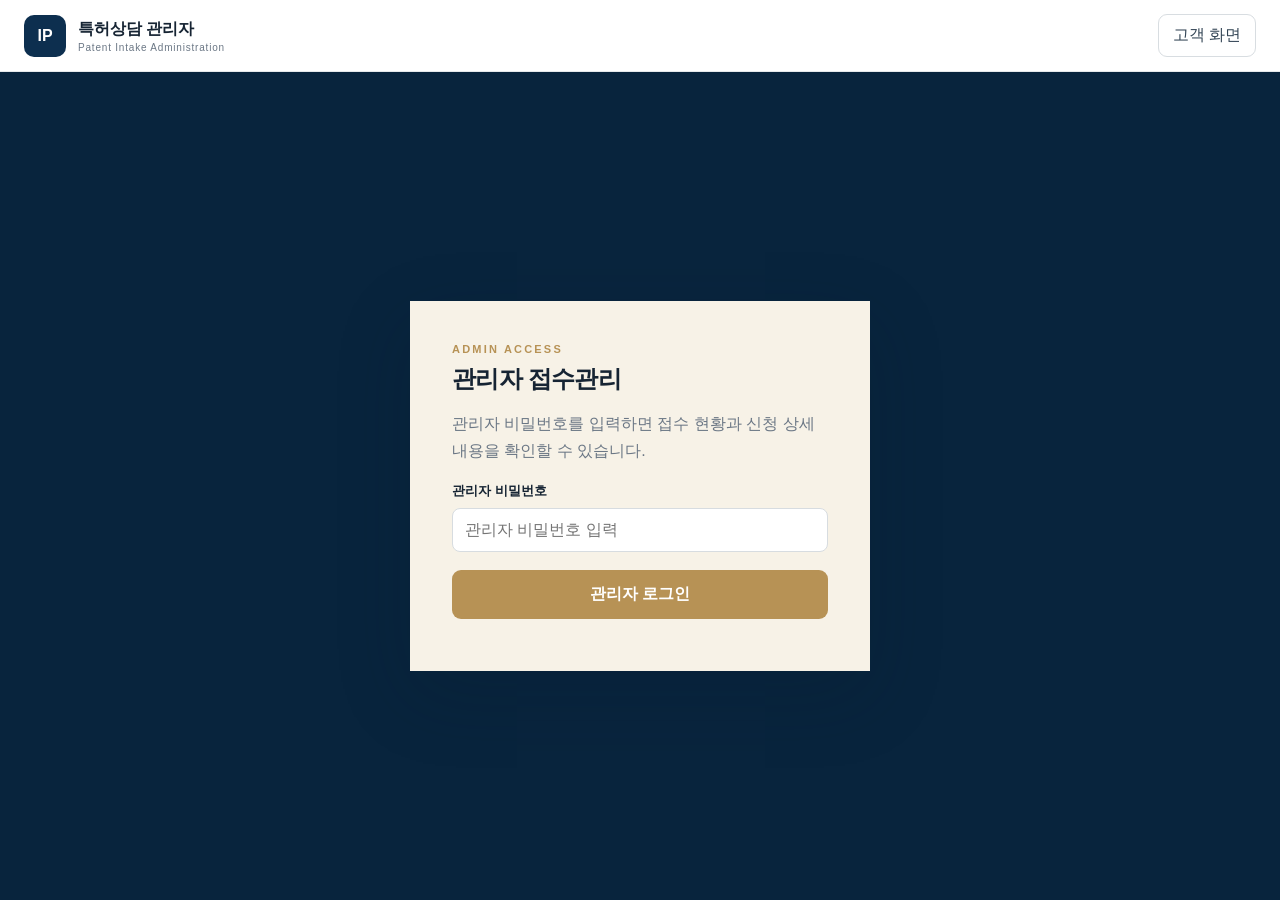
==== admin.html @ fe85d0fa "특허상담 관리자 상세화면 개선" ====
<!DOCTYPE html>
<html lang="ko">
<head>
  <meta charset="UTF-8" />
  <meta name="viewport" content="width=device-width, initial-scale=1.0" />
  <meta name="robots" content="noindex,nofollow" />
  <title>특허상담 관리자</title>
  <link rel="stylesheet" href="admin.css" />
</head>
<body>
  <header class="topbar">
    <div class="topbar-inner">
      <div class="brand">
        <span class="brand-mark">IP</span>
        <div>
          <strong>특허상담 관리자</strong>
          <small>Patent Intake Administration</small>
        </div>
      </div>

      <div class="top-actions">
        <a href="index.html" class="link-btn">고객 화면</a>
        <button id="logoutBtn" class="ghost-btn hidden" type="button">로그아웃</button>
      </div>
    </div>
  </header>

  <main>
    <section id="loginView" class="login-view">
      <div class="login-card">
        <p class="eyebrow">ADMIN ACCESS</p>
        <h1>관리자 접수관리</h1>
        <p class="desc">
          관리자 비밀번호를 입력하면 접수 현황과 신청 상세내용을 확인할 수 있습니다.
        </p>

        <label class="field">
          <span>관리자 비밀번호</span>
          <input
            id="adminKeyInput"
            type="password"
            autocomplete="current-password"
            placeholder="관리자 비밀번호 입력"
          />
        </label>

        <button id="loginBtn" class="primary-btn full" type="button">관리자 로그인</button>
        <p id="loginMessage" class="message"></p>
      </div>
    </section>

    <section id="dashboardView" class="dashboard hidden">
      <div class="page-head">
        <div>
          <p class="eyebrow">INTAKE DASHBOARD</p>
          <h1>특허상담 접수관리</h1>
          <p>접수된 상담을 확인하고 담당자·진행상태·관리자 메모를 관리합니다.</p>
        </div>
        <button id="refreshBtn" class="secondary-btn" type="button">새로고침</button>
      </div>

      <section class="summary-grid">
        <article><span>전체 접수</span><strong id="countAll">0</strong></article>
        <article><span>신규접수</span><strong id="countNew">0</strong></article>
        <article><span>검토중</span><strong id="countReview">0</strong></article>
        <article><span>추가자료 요청</span><strong id="countRequest">0</strong></article>
        <article><span>출원진행</span><strong id="countFiling">0</strong></article>
        <article><span>출원완료</span><strong id="countDone">0</strong></article>
      </section>

      <section class="panel">
        <div class="panel-toolbar">
          <div class="filters">
            <input id="searchInput" type="search" placeholder="접수번호·신청자·회사·발명명칭 검색" />
            <select id="statusFilter">
              <option value="">전체 상태</option>
              <option>신규접수</option>
              <option>검토중</option>
              <option>추가자료 요청</option>
              <option>출원진행</option>
              <option>출원완료</option>
            </select>
          </div>
          <span id="listCount" class="list-count">0건</span>
        </div>

        <div class="table-wrap">
          <table>
            <thead>
              <tr>
                <th>접수번호</th>
                <th>접수일시</th>
                <th>서비스</th>
                <th>신청자</th>
                <th>회사</th>
                <th>발명의 명칭</th>
                <th>진행상태</th>
                <th>담당자</th>
              </tr>
            </thead>
            <tbody id="applicationTableBody">
              <tr><td colspan="8" class="empty">접수 내역을 불러오는 중입니다.</td></tr>
            </tbody>
          </table>
        </div>
      </section>
    </section>
  </main>

  <div id="detailModal" class="modal hidden">
    <div class="modal-backdrop"></div>

    <div class="modal-card" role="dialog" aria-modal="true" aria-labelledby="detailReceiptNo">
      <header class="modal-head">
        <div>
          <p class="eyebrow">APPLICATION DETAIL</p>
          <div class="modal-title-row">
            <h2 id="detailReceiptNo">접수 상세</h2>
            <span id="detailStatusBadge" class="status-badge">신규접수</span>
          </div>
        </div>
        <button id="modalCloseBtn" class="modal-close" type="button" aria-label="닫기">×</button>
      </header>

      <div class="modal-layout">
        <div class="modal-content">
          <section class="detail-section compact-section">
            <div class="section-heading">
              <h3>신청 기본정보</h3>
              <span>Applicant</span>
            </div>
            <div id="basicDetail" class="detail-grid basic-grid"></div>
          </section>

          <section class="detail-section">
            <div class="section-heading">
              <h3>발명 내용</h3>
              <span>Invention</span>
            </div>
            <div id="inventionDetail" class="invention-grid"></div>
          </section>

          <section class="detail-section">
            <div class="section-heading">
              <h3>진행이력</h3>
              <span>History</span>
            </div>
            <div id="historyList" class="history-list"></div>
          </section>
        </div>

        <aside class="admin-side">
          <div class="admin-card">
            <div class="admin-card-head">
              <div>
                <p class="eyebrow">MANAGEMENT</p>
                <h3>관리자 처리</h3>
              </div>
              <span class="admin-note">저장 시 진행이력 자동 기록</span>
            </div>

            <label class="field">
              <span>진행상태</span>
              <select id="editStatus">
                <option>신규접수</option>
                <option>검토중</option>
                <option>추가자료 요청</option>
                <option>출원진행</option>
                <option>출원완료</option>
              </select>
            </label>

            <label class="field">
              <span>담당자</span>
              <select id="editManagerSelect">
                <option value="">미지정</option>
                <option value="__custom__">직접 입력...</option>
              </select>
            </label>

            <label id="customManagerField" class="field compact-field hidden">
              <span>담당자 직접 입력</span>
              <input id="editManagerCustom" type="text" placeholder="예: 김변리사" />
            </label>

            <label class="field">
              <span>관리자 메모</span>
              <textarea id="editMemo" rows="8" placeholder="상담 메모, 추가자료 요청사항, 내부 검토 내용을 입력"></textarea>
            </label>

            <button id="saveDetailBtn" class="primary-btn full" type="button">변경사항 저장</button>
            <p id="saveDetailMessage" class="save-message"></p>
          </div>
        </aside>
      </div>
    </div>
  </div>

  <script src="admin.js"></script>
</body>
</html>
---- admin.css ----
:root{
  --navy:#0d2f4f;
  --navy-deep:#08243d;
  --paper:#f7f2e7;
  --white:#fff;
  --gold:#b79255;
  --ink:#162433;
  --muted:#6b7785;
  --line:#ded8cc;
  --soft:#eef1f3;
  --danger:#a94534;
  --success:#2d6b4f;
  --shadow:0 24px 70px rgba(7,27,45,.18);
}
*{box-sizing:border-box}
html,body{margin:0}
body{
  font-family:"Pretendard","Noto Sans KR","Apple SD Gothic Neo",Arial,sans-serif;
  background:#f4f6f7;
  color:var(--ink);
}
button,input,select,textarea{font:inherit}
button{cursor:pointer}
.hidden{display:none!important}

.topbar{
  background:#fff;
  border-bottom:1px solid #e5e8ea;
  position:sticky;
  top:0;
  z-index:20;
}
.topbar-inner{
  max-width:1380px;
  margin:0 auto;
  padding:14px 24px;
  display:flex;
  justify-content:space-between;
  align-items:center;
}
.brand{display:flex;align-items:center;gap:12px}
.brand-mark{
  width:42px;height:42px;border-radius:10px;
  background:var(--navy);color:#fff;
  display:grid;place-items:center;font-weight:900;
}
.brand strong{display:block}
.brand small{
  display:block;color:var(--muted);
  font-size:10px;margin-top:2px;letter-spacing:.08em;
}
.top-actions{display:flex;gap:8px}
.link-btn,.ghost-btn,.secondary-btn{
  border:1px solid #d8dde1;background:#fff;color:#334555;
  padding:10px 14px;border-radius:9px;text-decoration:none;
}
.primary-btn{
  border:0;background:var(--gold);color:#fff;
  padding:12px 18px;border-radius:9px;font-weight:800;
}
.primary-btn:hover{background:#9f7b42}
.primary-btn.full{width:100%;padding:14px}

.login-view{
  min-height:calc(100vh - 72px);
  display:grid;place-items:center;padding:30px;
  background:var(--navy-deep);
}
.login-card{
  width:min(460px,100%);
  background:var(--paper);
  padding:42px;
  box-shadow:var(--shadow);
}
.eyebrow{
  margin:0 0 8px;color:var(--gold);
  font-size:11px;font-weight:900;letter-spacing:.2em;
}
.login-card h1,.page-head h1{margin:0;letter-spacing:-.03em}
.desc,.page-head p{color:var(--muted);line-height:1.65}
.field{display:block;margin:18px 0}
.field span{
  display:block;font-size:13px;font-weight:800;margin-bottom:8px;
}
input,select,textarea{
  width:100%;
  border:1px solid #d7dce0;
  background:#fff;
  border-radius:8px;
  padding:12px;
  outline:none;
}
input:focus,select:focus,textarea:focus{
  border-color:var(--gold);
  box-shadow:0 0 0 3px rgba(183,146,85,.10);
}
textarea{resize:vertical;line-height:1.6}
.message{
  font-size:13px;color:var(--danger);margin:10px 0 0;
}

.dashboard{max-width:1380px;margin:0 auto;padding:34px 24px 70px}
.page-head{display:flex;justify-content:space-between;align-items:flex-end;gap:20px}
.page-head p{margin-bottom:0}
.summary-grid{
  display:grid;
  grid-template-columns:repeat(6,1fr);
  gap:12px;
  margin:28px 0;
}
.summary-grid article{
  background:#fff;border:1px solid #e1e5e7;
  padding:18px;border-radius:12px;
}
.summary-grid span{display:block;color:var(--muted);font-size:12px}
.summary-grid strong{
  display:block;margin-top:6px;font-size:28px;color:var(--navy);
}
.panel{
  background:#fff;border:1px solid #e1e5e7;
  border-radius:12px;overflow:hidden;
}
.panel-toolbar{
  padding:14px 16px;
  border-bottom:1px solid #e5e8ea;
  display:flex;justify-content:space-between;gap:16px;align-items:center;
}
.filters{display:flex;gap:8px;flex:1}
.filters input{max-width:420px}
.filters select{max-width:180px}
.list-count{font-size:13px;color:var(--muted)}
.table-wrap{overflow:auto}
table{width:100%;border-collapse:collapse;min-width:1050px}
th,td{
  padding:13px 14px;
  border-bottom:1px solid #edf0f2;
  text-align:left;font-size:13px;
}
th{
  background:#f7f8f9;color:#576574;font-size:12px;
  position:sticky;top:0;
}
tbody tr{cursor:pointer}
tbody tr:hover{background:#faf8f2}
.empty{text-align:center;color:#8a949d;padding:34px}
.status-chip,.status-badge{
  display:inline-block;
  border-radius:999px;
  padding:6px 10px;
  font-size:11px;font-weight:800;
  background:#edf0f2;color:#3d4e5c;
}

/* 상세 팝업 */
.modal{position:fixed;inset:0;z-index:100}
.modal-backdrop{
  position:absolute;inset:0;
  background:rgba(5,24,40,.72);
  backdrop-filter:blur(3px);
}
.modal-card{
  position:absolute;
  top:3vh;bottom:3vh;left:50%;
  transform:translateX(-50%);
  width:min(1280px,96vw);
  background:var(--paper);
  box-shadow:var(--shadow);
  display:flex;
  flex-direction:column;
  overflow:hidden;
  border-radius:14px;
}
.modal-head{
  flex:0 0 auto;
  padding:22px 28px;
  border-bottom:1px solid var(--line);
  display:flex;
  justify-content:space-between;
  align-items:flex-start;
  background:#fbf7ee;
}
.modal-title-row{
  display:flex;
  align-items:center;
  gap:12px;
}
.modal-head h2{
  margin:0;
  font-size:26px;
  letter-spacing:-.03em;
}
.modal-close{
  border:0;background:transparent;
  font-size:30px;color:#66737e;
  line-height:1;
  padding:2px 5px;
}
.modal-layout{
  min-height:0;
  flex:1;
  display:grid;
  grid-template-columns:minmax(0,1fr) 360px;
}
.modal-content{
  min-width:0;
  overflow:auto;
  padding:4px 28px 32px;
}
.admin-side{
  border-left:1px solid var(--line);
  background:#efe9dc;
  overflow:auto;
  padding:22px;
}
.admin-card{
  position:sticky;
  top:0;
  background:#fffdf8;
  border:1px solid #ddd5c7;
  border-radius:12px;
  padding:20px;
  box-shadow:0 8px 28px rgba(17,42,62,.06);
}
.admin-card-head{
  display:flex;
  justify-content:space-between;
  gap:12px;
  align-items:flex-start;
  padding-bottom:12px;
  border-bottom:1px solid #ece5da;
}
.admin-card-head h3{margin:0;font-size:18px}
.admin-note{
  color:#8b806c;
  font-size:10px;
  text-align:right;
  line-height:1.4;
}
.compact-field{margin-top:-6px}
.save-message{
  min-height:18px;
  margin:10px 0 0;
  font-size:12px;
  color:var(--success);
  text-align:center;
}

.detail-section{
  padding:22px 0;
  border-bottom:1px solid var(--line);
}
.detail-section:last-child{border-bottom:0}
.compact-section{padding-top:18px}
.section-heading{
  display:flex;
  align-items:baseline;
  gap:10px;
  margin-bottom:14px;
}
.section-heading h3{
  margin:0;
  font-size:17px;
}
.section-heading span{
  color:#9a927f;
  font-size:10px;
  letter-spacing:.16em;
  text-transform:uppercase;
}

.detail-grid{
  display:grid;
  gap:10px;
}
.basic-grid{
  grid-template-columns:repeat(3,minmax(0,1fr));
}
.invention-grid{
  display:grid;
  grid-template-columns:repeat(2,minmax(0,1fr));
  gap:10px;
}
.detail-item{
  background:#fff;
  border:1px solid #e2ddd2;
  padding:13px 14px;
  min-width:0;
}
.detail-item.wide{grid-column:1 / -1}
.detail-item span{
  display:block;
  color:#7a838d;
  font-size:10px;
  margin-bottom:5px;
  font-weight:700;
}
.detail-item strong,
.detail-item p{
  margin:0;
  white-space:pre-wrap;
  overflow-wrap:anywhere;
  line-height:1.55;
  font-size:13px;
}
.detail-item p{font-weight:500}
.detail-item.featured{
  background:#fffaf0;
  border-color:#d7c39d;
}
.detail-item.featured span{color:#9a7336}

.history-list{
  display:grid;
  gap:8px;
}
.history-item{
  background:#fff;
  border:1px solid #e5ded2;
  border-left:3px solid var(--gold);
  padding:11px 13px;
}
.history-item strong{font-size:13px}
.history-item small{
  display:block;
  color:var(--muted);
  margin-top:4px;
  line-height:1.45;
}

@media(max-width:1100px){
  .summary-grid{grid-template-columns:repeat(3,1fr)}
  .modal-layout{grid-template-columns:1fr 320px}
  .basic-grid{grid-template-columns:repeat(2,minmax(0,1fr))}
}
@media(max-width:820px){
  .modal-card{
    top:1vh;bottom:1vh;
    width:98vw;
  }
  .modal-layout{
    display:block;
    overflow:auto;
  }
  .modal-content{overflow:visible}
  .admin-side{
    border-left:0;
    border-top:1px solid var(--line);
    overflow:visible;
  }
  .admin-card{position:static}
}
@media(max-width:640px){
  .dashboard{padding:24px 12px 50px}
  .page-head{align-items:flex-start;flex-direction:column}
  .summary-grid{grid-template-columns:1fr 1fr}
  .filters{flex-direction:column}
  .filters input,.filters select{max-width:none}
  .login-card{padding:28px 20px}
  .modal-head{padding:18px}
  .modal-content{padding:2px 16px 24px}
  .admin-side{padding:16px}
  .basic-grid,.invention-grid{grid-template-columns:1fr}
}
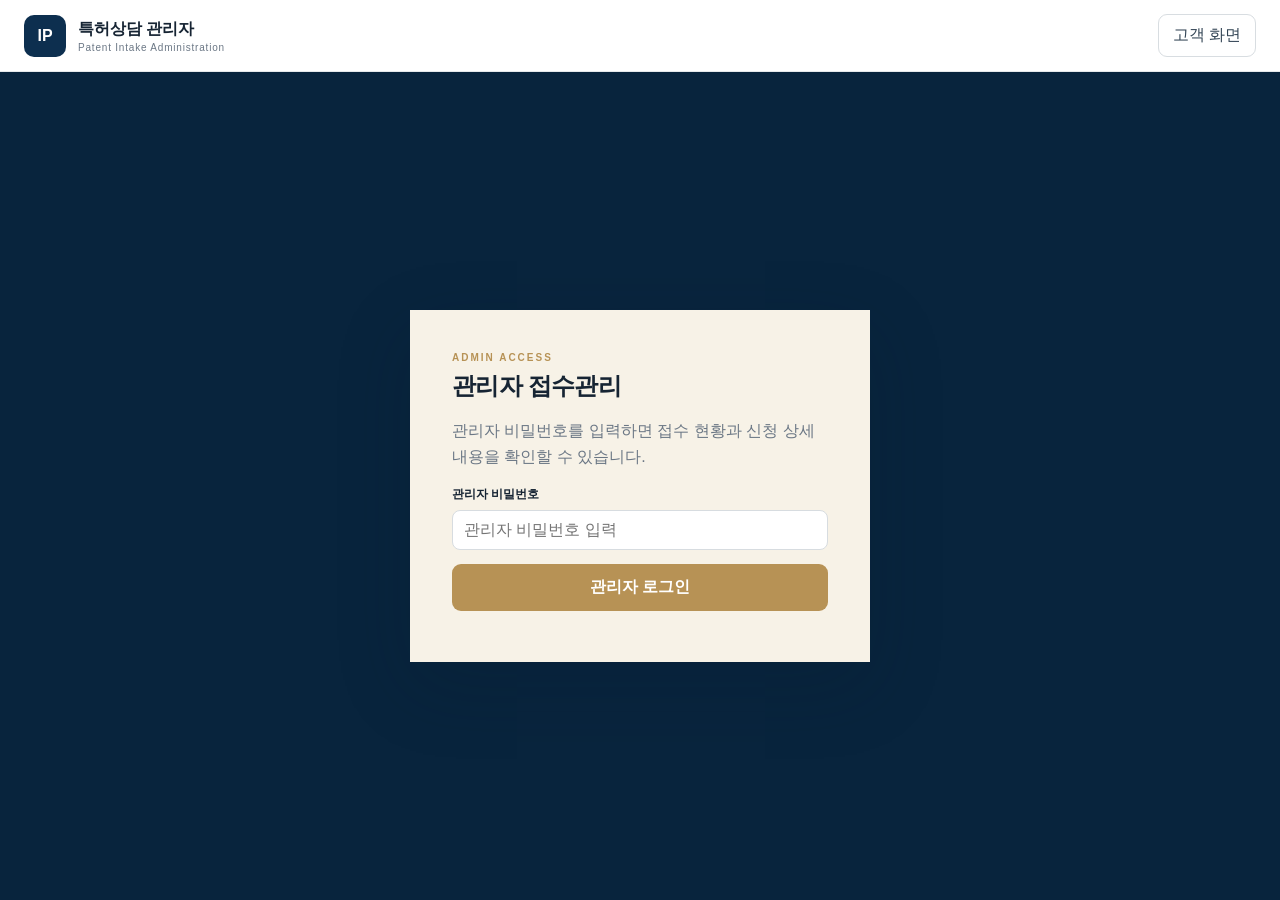
==== commit 9d60f83a: "특허상담 관리자 상세검색 기능 추가" ====
--- a/admin.html
+++ b/admin.html
@@ -17,7 +17,6 @@
           <small>Patent Intake Administration</small>
         </div>
       </div>
-
       <div class="top-actions">
         <a href="index.html" class="link-btn">고객 화면</a>
         <button id="logoutBtn" class="ghost-btn hidden" type="button">로그아웃</button>
@@ -30,18 +29,11 @@
       <div class="login-card">
         <p class="eyebrow">ADMIN ACCESS</p>
         <h1>관리자 접수관리</h1>
-        <p class="desc">
-          관리자 비밀번호를 입력하면 접수 현황과 신청 상세내용을 확인할 수 있습니다.
-        </p>
+        <p class="desc">관리자 비밀번호를 입력하면 접수 현황과 신청 상세내용을 확인할 수 있습니다.</p>
 
         <label class="field">
           <span>관리자 비밀번호</span>
-          <input
-            id="adminKeyInput"
-            type="password"
-            autocomplete="current-password"
-            placeholder="관리자 비밀번호 입력"
-          />
+          <input id="adminKeyInput" type="password" autocomplete="current-password" placeholder="관리자 비밀번호 입력" />
         </label>
 
         <button id="loginBtn" class="primary-btn full" type="button">관리자 로그인</button>
@@ -54,7 +46,7 @@
         <div>
           <p class="eyebrow">INTAKE DASHBOARD</p>
           <h1>특허상담 접수관리</h1>
-          <p>접수된 상담을 확인하고 담당자·진행상태·관리자 메모를 관리합니다.</p>
+          <p>접수 검색부터 상세내용 확인, 담당자·진행상태·메모 관리까지 한 화면에서 처리합니다.</p>
         </div>
         <button id="refreshBtn" class="secondary-btn" type="button">새로고침</button>
       </div>
@@ -68,20 +60,133 @@
         <article><span>출원완료</span><strong id="countDone">0</strong></article>
       </section>
 
+      <section class="search-panel">
+        <div class="search-panel-head">
+          <div>
+            <p class="eyebrow">ADVANCED SEARCH</p>
+            <h2>상세 검색</h2>
+          </div>
+          <button id="toggleSearchBtn" class="ghost-btn" type="button">검색조건 접기</button>
+        </div>
+
+        <div id="advancedSearchBody">
+          <div class="search-grid search-grid-4">
+            <label class="field compact">
+              <span>접수 시작일</span>
+              <input id="dateFrom" type="date" />
+            </label>
+
+            <label class="field compact">
+              <span>접수 종료일</span>
+              <input id="dateTo" type="date" />
+            </label>
+
+            <label class="field compact">
+              <span>서비스구분</span>
+              <select id="serviceFilter">
+                <option value="">전체 서비스</option>
+                <option>특허 가능성 사전검토</option>
+                <option>특허출원 접수</option>
+                <option>상표·디자인 상담</option>
+              </select>
+            </label>
+
+            <label class="field compact">
+              <span>진행상태</span>
+              <select id="statusFilter">
+                <option value="">전체 상태</option>
+                <option>신규접수</option>
+                <option>검토중</option>
+                <option>추가자료 요청</option>
+                <option>출원진행</option>
+                <option>출원완료</option>
+              </select>
+            </label>
+          </div>
+
+          <div class="search-grid search-grid-4">
+            <label class="field compact">
+              <span>담당자</span>
+              <select id="managerFilter">
+                <option value="">전체 담당자</option>
+              </select>
+            </label>
+
+            <label class="field compact">
+              <span>신청자</span>
+              <input id="nameFilter" type="text" placeholder="신청자명" />
+            </label>
+
+            <label class="field compact">
+              <span>회사/소속</span>
+              <input id="companyFilter" type="text" placeholder="회사명 또는 소속" />
+            </label>
+
+            <label class="field compact">
+              <span>연락처</span>
+              <input id="phoneFilter" type="text" placeholder="010 또는 일부 번호" />
+            </label>
+          </div>
+
+          <div class="search-grid search-grid-4">
+            <label class="field compact">
+              <span>이메일</span>
+              <input id="emailFilter" type="text" placeholder="이메일 일부" />
+            </label>
+
+            <label class="field compact">
+              <span>발명의 명칭</span>
+              <input id="titleFilter" type="text" placeholder="발명 명칭" />
+            </label>
+
+            <label class="field compact">
+              <span>기술 분야</span>
+              <input id="technicalFieldFilter" type="text" placeholder="예: 음식점 주문" />
+            </label>
+
+            <label class="field compact">
+              <span>공개 여부</span>
+              <select id="disclosedFilter">
+                <option value="">전체</option>
+                <option value="있음">있음</option>
+                <option value="없음">없음</option>
+              </select>
+            </label>
+          </div>
+
+          <div class="search-grid search-grid-bottom">
+            <label class="field compact keyword-field">
+              <span>통합 키워드</span>
+              <input id="keywordFilter" type="search" placeholder="접수번호·신청자·회사·발명명칭·기술분야·문제점·해결과제·핵심차별점·메모까지 검색" />
+            </label>
+
+            <label class="field compact sort-field">
+              <span>정렬</span>
+              <select id="sortSelect">
+                <option value="newest">최신 접수순</option>
+                <option value="oldest">오래된 접수순</option>
+                <option value="updated">최근 수정순</option>
+                <option value="name">신청자 가나다순</option>
+              </select>
+            </label>
+
+            <div class="search-buttons">
+              <button id="resetSearchBtn" class="ghost-btn" type="button">초기화</button>
+              <button id="searchBtn" class="primary-btn" type="button">상세검색</button>
+            </div>
+          </div>
+        </div>
+      </section>
+
       <section class="panel">
         <div class="panel-toolbar">
-          <div class="filters">
-            <input id="searchInput" type="search" placeholder="접수번호·신청자·회사·발명명칭 검색" />
-            <select id="statusFilter">
-              <option value="">전체 상태</option>
-              <option>신규접수</option>
-              <option>검토중</option>
-              <option>추가자료 요청</option>
-              <option>출원진행</option>
-              <option>출원완료</option>
-            </select>
-          </div>
-          <span id="listCount" class="list-count">0건</span>
+          <div class="result-summary">
+            <strong id="listCount">0건</strong>
+            <span id="activeFilterText">전체 접수건을 표시합니다.</span>
+          </div>
+          <div class="toolbar-actions">
+            <button id="clearQuickBtn" class="ghost-btn" type="button">검색조건 초기화</button>
+          </div>
         </div>
 
         <div class="table-wrap">
@@ -93,13 +198,16 @@
                 <th>서비스</th>
                 <th>신청자</th>
                 <th>회사</th>
+                <th>연락처</th>
                 <th>발명의 명칭</th>
+                <th>기술분야</th>
                 <th>진행상태</th>
                 <th>담당자</th>
+                <th>최종수정</th>
               </tr>
             </thead>
             <tbody id="applicationTableBody">
-              <tr><td colspan="8" class="empty">접수 내역을 불러오는 중입니다.</td></tr>
+              <tr><td colspan="11" class="empty">접수 내역을 불러오는 중입니다.</td></tr>
             </tbody>
           </table>
         </div>
--- a/admin.css
+++ b/admin.css
@@ -1,363 +1,143 @@
 :root{
-  --navy:#0d2f4f;
-  --navy-deep:#08243d;
-  --paper:#f7f2e7;
-  --white:#fff;
-  --gold:#b79255;
-  --ink:#162433;
-  --muted:#6b7785;
-  --line:#ded8cc;
-  --soft:#eef1f3;
-  --danger:#a94534;
-  --success:#2d6b4f;
+  --navy:#0d2f4f;--navy-deep:#08243d;--paper:#f7f2e7;--white:#fff;
+  --gold:#b79255;--ink:#162433;--muted:#6b7785;--line:#ded8cc;
+  --soft:#eef1f3;--danger:#a94534;--success:#2d6b4f;
   --shadow:0 24px 70px rgba(7,27,45,.18);
 }
 *{box-sizing:border-box}
 html,body{margin:0}
-body{
-  font-family:"Pretendard","Noto Sans KR","Apple SD Gothic Neo",Arial,sans-serif;
-  background:#f4f6f7;
-  color:var(--ink);
-}
+body{font-family:"Pretendard","Noto Sans KR","Apple SD Gothic Neo",Arial,sans-serif;background:#f4f6f7;color:var(--ink)}
 button,input,select,textarea{font:inherit}
 button{cursor:pointer}
 .hidden{display:none!important}
-
-.topbar{
-  background:#fff;
-  border-bottom:1px solid #e5e8ea;
-  position:sticky;
-  top:0;
-  z-index:20;
-}
-.topbar-inner{
-  max-width:1380px;
-  margin:0 auto;
-  padding:14px 24px;
-  display:flex;
-  justify-content:space-between;
-  align-items:center;
-}
+.topbar{background:#fff;border-bottom:1px solid #e5e8ea;position:sticky;top:0;z-index:20}
+.topbar-inner{max-width:1380px;margin:0 auto;padding:14px 24px;display:flex;justify-content:space-between;align-items:center}
 .brand{display:flex;align-items:center;gap:12px}
-.brand-mark{
-  width:42px;height:42px;border-radius:10px;
-  background:var(--navy);color:#fff;
-  display:grid;place-items:center;font-weight:900;
-}
+.brand-mark{width:42px;height:42px;border-radius:10px;background:var(--navy);color:#fff;display:grid;place-items:center;font-weight:900}
 .brand strong{display:block}
-.brand small{
-  display:block;color:var(--muted);
-  font-size:10px;margin-top:2px;letter-spacing:.08em;
-}
+.brand small{display:block;color:var(--muted);font-size:10px;margin-top:2px;letter-spacing:.08em}
 .top-actions{display:flex;gap:8px}
-.link-btn,.ghost-btn,.secondary-btn{
-  border:1px solid #d8dde1;background:#fff;color:#334555;
-  padding:10px 14px;border-radius:9px;text-decoration:none;
-}
-.primary-btn{
-  border:0;background:var(--gold);color:#fff;
-  padding:12px 18px;border-radius:9px;font-weight:800;
-}
+.link-btn,.ghost-btn,.secondary-btn{border:1px solid #d8dde1;background:#fff;color:#334555;padding:10px 14px;border-radius:9px;text-decoration:none}
+.primary-btn{border:0;background:var(--gold);color:#fff;padding:12px 18px;border-radius:9px;font-weight:800}
 .primary-btn:hover{background:#9f7b42}
-.primary-btn.full{width:100%;padding:14px}
-
-.login-view{
-  min-height:calc(100vh - 72px);
-  display:grid;place-items:center;padding:30px;
-  background:var(--navy-deep);
-}
-.login-card{
-  width:min(460px,100%);
-  background:var(--paper);
-  padding:42px;
-  box-shadow:var(--shadow);
-}
-.eyebrow{
-  margin:0 0 8px;color:var(--gold);
-  font-size:11px;font-weight:900;letter-spacing:.2em;
-}
+.primary-btn.full{width:100%;padding:13px}
+.login-view{min-height:calc(100vh - 72px);display:grid;place-items:center;padding:30px;background:var(--navy-deep)}
+.login-card{width:min(460px,100%);background:var(--paper);padding:42px;box-shadow:var(--shadow)}
+.eyebrow{margin:0 0 7px;color:var(--gold);font-size:10px;font-weight:900;letter-spacing:.2em}
 .login-card h1,.page-head h1{margin:0;letter-spacing:-.03em}
-.desc,.page-head p{color:var(--muted);line-height:1.65}
-.field{display:block;margin:18px 0}
-.field span{
-  display:block;font-size:13px;font-weight:800;margin-bottom:8px;
-}
-input,select,textarea{
-  width:100%;
-  border:1px solid #d7dce0;
-  background:#fff;
-  border-radius:8px;
-  padding:12px;
-  outline:none;
-}
-input:focus,select:focus,textarea:focus{
-  border-color:var(--gold);
-  box-shadow:0 0 0 3px rgba(183,146,85,.10);
-}
-textarea{resize:vertical;line-height:1.6}
-.message{
-  font-size:13px;color:var(--danger);margin:10px 0 0;
-}
-
+.desc,.page-head p{color:var(--muted);line-height:1.6}
+.field{display:block;margin:14px 0}
+.field.compact{margin:0}
+.field span{display:block;font-size:12px;font-weight:800;margin-bottom:7px}
+input,select,textarea{width:100%;border:1px solid #d7dce0;background:#fff;border-radius:8px;padding:10px 11px;outline:none}
+input:focus,select:focus,textarea:focus{border-color:var(--gold);box-shadow:0 0 0 3px rgba(183,146,85,.10)}
+textarea{resize:vertical;line-height:1.5}
+.message{font-size:12px;color:var(--danger);margin:9px 0 0}
 .dashboard{max-width:1380px;margin:0 auto;padding:34px 24px 70px}
 .page-head{display:flex;justify-content:space-between;align-items:flex-end;gap:20px}
 .page-head p{margin-bottom:0}
-.summary-grid{
-  display:grid;
-  grid-template-columns:repeat(6,1fr);
-  gap:12px;
-  margin:28px 0;
-}
-.summary-grid article{
-  background:#fff;border:1px solid #e1e5e7;
-  padding:18px;border-radius:12px;
-}
+.summary-grid{display:grid;grid-template-columns:repeat(6,1fr);gap:12px;margin:28px 0 18px}
+.summary-grid article{background:#fff;border:1px solid #e1e5e7;padding:18px;border-radius:12px}
 .summary-grid span{display:block;color:var(--muted);font-size:12px}
-.summary-grid strong{
-  display:block;margin-top:6px;font-size:28px;color:var(--navy);
-}
-.panel{
-  background:#fff;border:1px solid #e1e5e7;
-  border-radius:12px;overflow:hidden;
-}
-.panel-toolbar{
-  padding:14px 16px;
-  border-bottom:1px solid #e5e8ea;
-  display:flex;justify-content:space-between;gap:16px;align-items:center;
-}
-.filters{display:flex;gap:8px;flex:1}
-.filters input{max-width:420px}
-.filters select{max-width:180px}
-.list-count{font-size:13px;color:var(--muted)}
+.summary-grid strong{display:block;margin-top:6px;font-size:28px;color:var(--navy)}
+
+/* 상세 검색 */
+.search-panel{background:#fff;border:1px solid #dfe4e7;border-radius:12px;margin:0 0 16px;padding:18px}
+.search-panel-head{display:flex;justify-content:space-between;align-items:flex-start;gap:20px;margin-bottom:15px}
+.search-panel-head h2{margin:0;font-size:18px}
+.search-grid{display:grid;gap:10px;margin-top:10px}
+.search-grid-4{grid-template-columns:repeat(4,minmax(0,1fr))}
+.search-grid-bottom{grid-template-columns:minmax(0,1fr) 190px auto;align-items:end}
+.search-buttons{display:flex;gap:8px}
+.keyword-field{min-width:0}
+.sort-field{min-width:0}
+
+.panel{background:#fff;border:1px solid #e1e5e7;border-radius:12px;overflow:hidden}
+.panel-toolbar{padding:13px 16px;border-bottom:1px solid #e5e8ea;display:flex;justify-content:space-between;gap:16px;align-items:center}
+.result-summary{display:flex;align-items:center;gap:12px;min-width:0}
+.result-summary strong{font-size:16px;color:var(--navy)}
+.result-summary span{font-size:12px;color:var(--muted);overflow:hidden;text-overflow:ellipsis;white-space:nowrap}
+.toolbar-actions{display:flex;gap:8px}
 .table-wrap{overflow:auto}
-table{width:100%;border-collapse:collapse;min-width:1050px}
-th,td{
-  padding:13px 14px;
-  border-bottom:1px solid #edf0f2;
-  text-align:left;font-size:13px;
-}
-th{
-  background:#f7f8f9;color:#576574;font-size:12px;
-  position:sticky;top:0;
-}
+table{width:100%;border-collapse:collapse;min-width:1450px}
+th,td{padding:12px 12px;border-bottom:1px solid #edf0f2;text-align:left;font-size:12px;white-space:nowrap}
+th{background:#f7f8f9;color:#576574;font-size:11px;position:sticky;top:0}
 tbody tr{cursor:pointer}
 tbody tr:hover{background:#faf8f2}
 .empty{text-align:center;color:#8a949d;padding:34px}
-.status-chip,.status-badge{
-  display:inline-block;
-  border-radius:999px;
-  padding:6px 10px;
-  font-size:11px;font-weight:800;
-  background:#edf0f2;color:#3d4e5c;
-}
+.status-chip,.status-badge{display:inline-block;border-radius:999px;padding:5px 9px;font-size:10px;font-weight:900;background:#edf0f2;color:#3d4e5c}
+.status-chip[data-status="신규접수"],.status-badge[data-status="신규접수"]{background:#edf2f7;color:#294d6c}
+.status-chip[data-status="검토중"],.status-badge[data-status="검토중"]{background:#fff4d8;color:#86651d}
+.status-chip[data-status="추가자료 요청"],.status-badge[data-status="추가자료 요청"]{background:#fde8e3;color:#9a4b3e}
+.status-chip[data-status="출원진행"],.status-badge[data-status="출원진행"]{background:#e8f0ff;color:#375d99}
+.status-chip[data-status="출원완료"],.status-badge[data-status="출원완료"]{background:#e6f4eb;color:#2f6b4b}
 
 /* 상세 팝업 */
 .modal{position:fixed;inset:0;z-index:100}
-.modal-backdrop{
-  position:absolute;inset:0;
-  background:rgba(5,24,40,.72);
-  backdrop-filter:blur(3px);
-}
-.modal-card{
-  position:absolute;
-  top:3vh;bottom:3vh;left:50%;
-  transform:translateX(-50%);
-  width:min(1280px,96vw);
-  background:var(--paper);
-  box-shadow:var(--shadow);
-  display:flex;
-  flex-direction:column;
-  overflow:hidden;
-  border-radius:14px;
-}
-.modal-head{
-  flex:0 0 auto;
-  padding:22px 28px;
-  border-bottom:1px solid var(--line);
-  display:flex;
-  justify-content:space-between;
-  align-items:flex-start;
-  background:#fbf7ee;
-}
-.modal-title-row{
-  display:flex;
-  align-items:center;
-  gap:12px;
-}
-.modal-head h2{
-  margin:0;
-  font-size:26px;
-  letter-spacing:-.03em;
-}
-.modal-close{
-  border:0;background:transparent;
-  font-size:30px;color:#66737e;
-  line-height:1;
-  padding:2px 5px;
-}
-.modal-layout{
-  min-height:0;
-  flex:1;
-  display:grid;
-  grid-template-columns:minmax(0,1fr) 360px;
-}
-.modal-content{
-  min-width:0;
-  overflow:auto;
-  padding:4px 28px 32px;
-}
-.admin-side{
-  border-left:1px solid var(--line);
-  background:#efe9dc;
-  overflow:auto;
-  padding:22px;
-}
-.admin-card{
-  position:sticky;
-  top:0;
-  background:#fffdf8;
-  border:1px solid #ddd5c7;
-  border-radius:12px;
-  padding:20px;
-  box-shadow:0 8px 28px rgba(17,42,62,.06);
-}
-.admin-card-head{
-  display:flex;
-  justify-content:space-between;
-  gap:12px;
-  align-items:flex-start;
-  padding-bottom:12px;
-  border-bottom:1px solid #ece5da;
-}
-.admin-card-head h3{margin:0;font-size:18px}
-.admin-note{
-  color:#8b806c;
-  font-size:10px;
-  text-align:right;
-  line-height:1.4;
-}
-.compact-field{margin-top:-6px}
-.save-message{
-  min-height:18px;
-  margin:10px 0 0;
-  font-size:12px;
-  color:var(--success);
-  text-align:center;
-}
-
-.detail-section{
-  padding:22px 0;
-  border-bottom:1px solid var(--line);
-}
+.modal-backdrop{position:absolute;inset:0;background:rgba(5,24,40,.72);backdrop-filter:blur(3px)}
+.modal-card{position:absolute;top:2.5vh;bottom:2.5vh;left:50%;transform:translateX(-50%);width:min(1320px,97vw);background:var(--paper);box-shadow:var(--shadow);display:flex;flex-direction:column;overflow:hidden;border-radius:14px}
+.modal-head{flex:0 0 auto;padding:18px 24px 16px;border-bottom:1px solid var(--line);display:flex;justify-content:space-between;align-items:flex-start;background:#fbf7ee}
+.modal-title-row{display:flex;align-items:center;gap:10px}
+.modal-head h2{margin:0;font-size:24px;letter-spacing:-.03em}
+.modal-close{border:0;background:transparent;font-size:29px;color:#66737e;line-height:1;padding:0 4px}
+.modal-layout{min-height:0;flex:1;display:grid;grid-template-columns:minmax(0,1fr) 340px}
+.modal-content{min-width:0;overflow:auto;padding:2px 24px 26px}
+.admin-side{border-left:1px solid var(--line);background:#eee7da;overflow:auto;padding:16px}
+.admin-card{position:sticky;top:0;background:#fffdf8;border:1px solid #ddd5c7;border-radius:11px;padding:16px;box-shadow:0 8px 24px rgba(17,42,62,.05)}
+.admin-card-head{display:flex;justify-content:space-between;gap:10px;align-items:flex-start;padding-bottom:10px;border-bottom:1px solid #ece5da}
+.admin-card-head h3{margin:0;font-size:17px}
+.admin-note{color:#8b806c;font-size:9px;text-align:right;line-height:1.35;max-width:105px}
+.admin-card textarea{min-height:145px;max-height:220px}
+.admin-card .field{margin:12px 0}
+.compact-field{margin-top:-4px}
+.save-message{min-height:16px;margin:8px 0 0;font-size:11px;color:var(--success);text-align:center}
+.detail-section{padding:17px 0;border-bottom:1px solid var(--line)}
 .detail-section:last-child{border-bottom:0}
-.compact-section{padding-top:18px}
-.section-heading{
-  display:flex;
-  align-items:baseline;
-  gap:10px;
-  margin-bottom:14px;
-}
-.section-heading h3{
-  margin:0;
-  font-size:17px;
-}
-.section-heading span{
-  color:#9a927f;
-  font-size:10px;
-  letter-spacing:.16em;
-  text-transform:uppercase;
-}
-
-.detail-grid{
-  display:grid;
-  gap:10px;
-}
-.basic-grid{
-  grid-template-columns:repeat(3,minmax(0,1fr));
-}
-.invention-grid{
-  display:grid;
-  grid-template-columns:repeat(2,minmax(0,1fr));
-  gap:10px;
-}
-.detail-item{
-  background:#fff;
-  border:1px solid #e2ddd2;
-  padding:13px 14px;
-  min-width:0;
-}
+.compact-section{padding-top:15px}
+.section-heading{display:flex;align-items:baseline;gap:9px;margin-bottom:11px}
+.section-heading h3{margin:0;font-size:16px}
+.section-heading span{color:#9a927f;font-size:9px;letter-spacing:.14em;text-transform:uppercase}
+.detail-grid{display:grid;gap:8px}
+.basic-grid{grid-template-columns:repeat(3,minmax(0,1fr))}
+.invention-grid{display:grid;grid-template-columns:repeat(2,minmax(0,1fr));gap:8px}
+.detail-item{background:#fff;border:1px solid #e2ddd2;padding:10px 11px;min-width:0}
 .detail-item.wide{grid-column:1 / -1}
-.detail-item span{
-  display:block;
-  color:#7a838d;
-  font-size:10px;
-  margin-bottom:5px;
-  font-weight:700;
-}
-.detail-item strong,
-.detail-item p{
-  margin:0;
-  white-space:pre-wrap;
-  overflow-wrap:anywhere;
-  line-height:1.55;
-  font-size:13px;
-}
+.detail-item span{display:block;color:#7a838d;font-size:9px;margin-bottom:4px;font-weight:700}
+.detail-item strong,.detail-item p{margin:0;white-space:pre-wrap;overflow-wrap:anywhere;line-height:1.42;font-size:12px}
 .detail-item p{font-weight:500}
-.detail-item.featured{
-  background:#fffaf0;
-  border-color:#d7c39d;
-}
+.detail-item.featured{background:#fffaf0;border-color:#d7c39d}
 .detail-item.featured span{color:#9a7336}
-
-.history-list{
-  display:grid;
-  gap:8px;
-}
-.history-item{
-  background:#fff;
-  border:1px solid #e5ded2;
-  border-left:3px solid var(--gold);
-  padding:11px 13px;
-}
-.history-item strong{font-size:13px}
-.history-item small{
-  display:block;
-  color:var(--muted);
-  margin-top:4px;
-  line-height:1.45;
-}
+.invention-grid .detail-item:not(.wide){min-height:58px}
+.history-list{display:grid;gap:6px}
+.history-item{background:#fff;border:1px solid #e5ded2;border-left:3px solid var(--gold);padding:9px 11px}
+.history-item strong{font-size:12px}
+.history-item small{display:block;color:var(--muted);margin-top:3px;line-height:1.4;font-size:10px}
 
 @media(max-width:1100px){
   .summary-grid{grid-template-columns:repeat(3,1fr)}
-  .modal-layout{grid-template-columns:1fr 320px}
+  .search-grid-4{grid-template-columns:repeat(2,minmax(0,1fr))}
+  .search-grid-bottom{grid-template-columns:1fr 180px}
+  .search-buttons{grid-column:1/-1;justify-content:flex-end}
+  .modal-layout{grid-template-columns:1fr 305px}
   .basic-grid{grid-template-columns:repeat(2,minmax(0,1fr))}
 }
 @media(max-width:820px){
-  .modal-card{
-    top:1vh;bottom:1vh;
-    width:98vw;
-  }
-  .modal-layout{
-    display:block;
-    overflow:auto;
-  }
+  .modal-card{top:1vh;bottom:1vh;width:98vw}
+  .modal-layout{display:block;overflow:auto}
   .modal-content{overflow:visible}
-  .admin-side{
-    border-left:0;
-    border-top:1px solid var(--line);
-    overflow:visible;
-  }
+  .admin-side{border-left:0;border-top:1px solid var(--line);overflow:visible}
   .admin-card{position:static}
 }
 @media(max-width:640px){
   .dashboard{padding:24px 12px 50px}
   .page-head{align-items:flex-start;flex-direction:column}
   .summary-grid{grid-template-columns:1fr 1fr}
-  .filters{flex-direction:column}
-  .filters input,.filters select{max-width:none}
+  .search-grid-4,.search-grid-bottom{grid-template-columns:1fr}
+  .search-buttons{grid-column:auto}
   .login-card{padding:28px 20px}
-  .modal-head{padding:18px}
-  .modal-content{padding:2px 16px 24px}
-  .admin-side{padding:16px}
+  .modal-head{padding:15px 16px}
+  .modal-content{padding:2px 14px 22px}
+  .admin-side{padding:14px}
   .basic-grid,.invention-grid{grid-template-columns:1fr}
+  .result-summary{align-items:flex-start;flex-direction:column;gap:4px}
 }
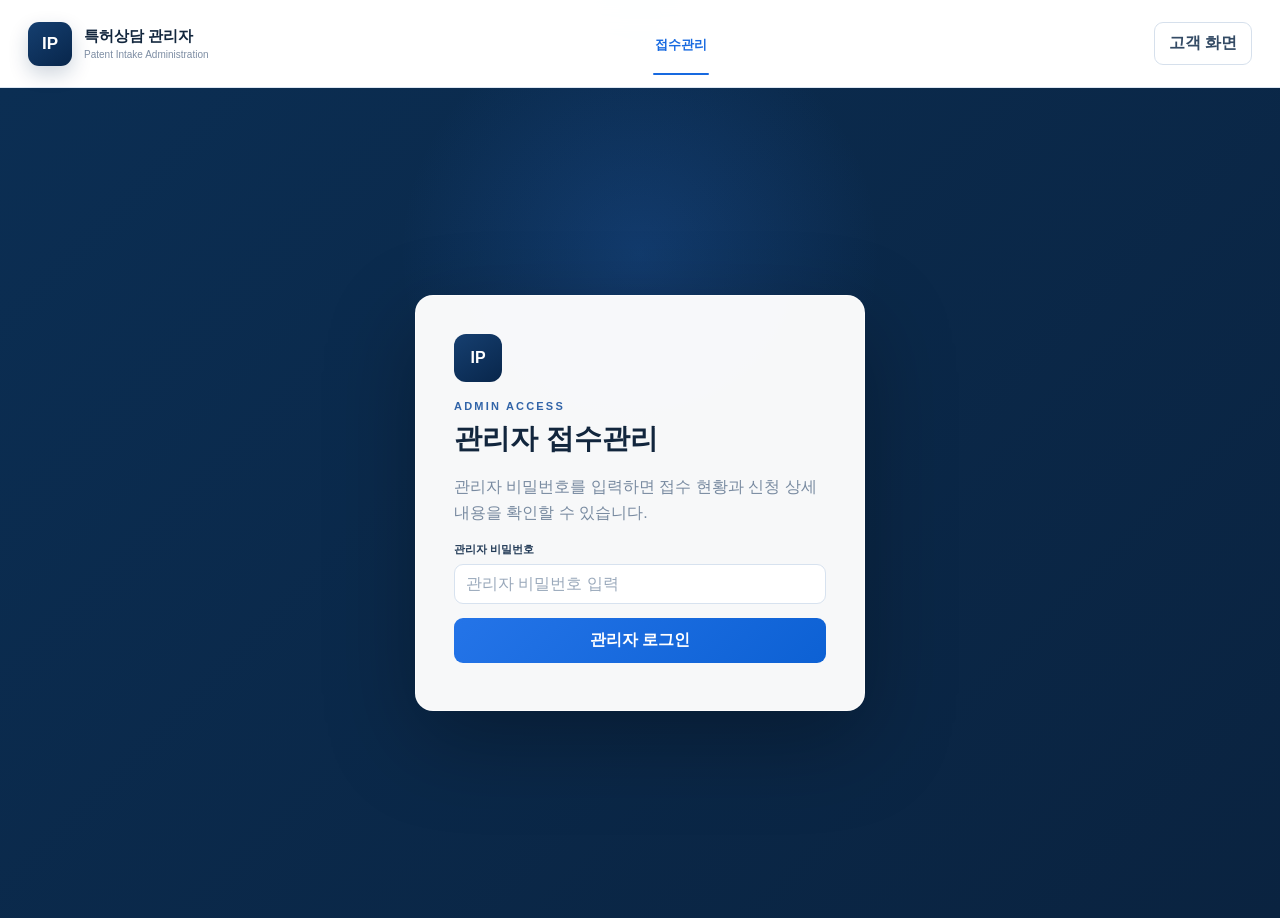
==== commit 964a33aa: "특허상담 관리자 디자인 V6 적용" ====
--- a/admin.html
+++ b/admin.html
@@ -17,6 +17,9 @@
           <small>Patent Intake Administration</small>
         </div>
       </div>
+      <nav class="admin-nav" aria-label="관리자 메뉴">
+        <span class="nav-item active">접수관리</span>
+      </nav>
       <div class="top-actions">
         <a href="index.html" class="link-btn">고객 화면</a>
         <button id="logoutBtn" class="ghost-btn hidden" type="button">로그아웃</button>
@@ -27,194 +30,112 @@
   <main>
     <section id="loginView" class="login-view">
       <div class="login-card">
+        <div class="login-icon">IP</div>
         <p class="eyebrow">ADMIN ACCESS</p>
         <h1>관리자 접수관리</h1>
         <p class="desc">관리자 비밀번호를 입력하면 접수 현황과 신청 상세내용을 확인할 수 있습니다.</p>
-
         <label class="field">
           <span>관리자 비밀번호</span>
           <input id="adminKeyInput" type="password" autocomplete="current-password" placeholder="관리자 비밀번호 입력" />
         </label>
-
         <button id="loginBtn" class="primary-btn full" type="button">관리자 로그인</button>
         <p id="loginMessage" class="message"></p>
       </div>
     </section>
 
     <section id="dashboardView" class="dashboard hidden">
-      <div class="page-head">
-        <div>
+      <section class="hero-panel">
+        <div class="hero-copy">
           <p class="eyebrow">INTAKE DASHBOARD</p>
           <h1>특허상담 접수관리</h1>
           <p>접수 검색부터 상세내용 확인, 담당자·진행상태·메모 관리까지 한 화면에서 처리합니다.</p>
         </div>
-        <button id="refreshBtn" class="secondary-btn" type="button">새로고침</button>
-      </div>
+        <div class="hero-side">
+          <div class="hero-message">
+            <span class="hero-message-icon">✦</span>
+            <p>좋은 아이디어가 더 큰 가치로 이어질 수 있도록 체계적으로 관리합니다.</p>
+          </div>
+          <div class="date-card">
+            <div class="date-icon">▣</div>
+            <div>
+              <strong id="todayLabel">오늘</strong>
+              <span>접수 현황을 확인하세요.</span>
+            </div>
+          </div>
+          <button id="refreshBtn" class="refresh-btn" type="button">↻ 새로고침</button>
+        </div>
+      </section>
 
       <section class="summary-grid">
-        <article><span>전체 접수</span><strong id="countAll">0</strong></article>
-        <article><span>신규접수</span><strong id="countNew">0</strong></article>
-        <article><span>검토중</span><strong id="countReview">0</strong></article>
-        <article><span>추가자료 요청</span><strong id="countRequest">0</strong></article>
-        <article><span>출원진행</span><strong id="countFiling">0</strong></article>
-        <article><span>출원완료</span><strong id="countDone">0</strong></article>
+        <article class="summary-card tone-blue"><div class="kpi-icon">▤</div><div><span>전체 접수</span><strong id="countAll">0</strong></div></article>
+        <article class="summary-card tone-slate"><div class="kpi-icon">＋</div><div><span>신규접수</span><strong id="countNew">0</strong></div></article>
+        <article class="summary-card tone-yellow"><div class="kpi-icon">◴</div><div><span>검토중</span><strong id="countReview">0</strong></div></article>
+        <article class="summary-card tone-red"><div class="kpi-icon">!</div><div><span>추가자료 요청</span><strong id="countRequest">0</strong></div></article>
+        <article class="summary-card tone-cyan"><div class="kpi-icon">⚙</div><div><span>출원진행</span><strong id="countFiling">0</strong></div></article>
+        <article class="summary-card tone-green"><div class="kpi-icon">✓</div><div><span>출원완료</span><strong id="countDone">0</strong></div></article>
       </section>
 
       <section class="search-panel">
         <div class="search-panel-head">
-          <div>
-            <p class="eyebrow">ADVANCED SEARCH</p>
-            <h2>상세 검색</h2>
-          </div>
-          <button id="toggleSearchBtn" class="ghost-btn" type="button">검색조건 접기</button>
-        </div>
-
+          <div class="section-title">
+            <span class="section-icon">⌕</span>
+            <div><h2>상세 검색</h2><p>다양한 조건으로 접수 내역을 빠르게 찾을 수 있습니다.</p></div>
+          </div>
+          <button id="toggleSearchBtn" class="ghost-btn" type="button">검색조건 접기⌃</button>
+        </div>
         <div id="advancedSearchBody">
           <div class="search-grid search-grid-4">
-            <label class="field compact">
-              <span>접수 시작일</span>
-              <input id="dateFrom" type="date" />
-            </label>
-
-            <label class="field compact">
-              <span>접수 종료일</span>
-              <input id="dateTo" type="date" />
-            </label>
-
-            <label class="field compact">
-              <span>서비스구분</span>
-              <select id="serviceFilter">
-                <option value="">전체 서비스</option>
-                <option>특허 가능성 사전검토</option>
-                <option>특허출원 접수</option>
-                <option>상표·디자인 상담</option>
-              </select>
-            </label>
-
-            <label class="field compact">
-              <span>진행상태</span>
-              <select id="statusFilter">
-                <option value="">전체 상태</option>
-                <option>신규접수</option>
-                <option>검토중</option>
-                <option>추가자료 요청</option>
-                <option>출원진행</option>
-                <option>출원완료</option>
-              </select>
-            </label>
-          </div>
-
+            <label class="field compact"><span>접수 시작일</span><input id="dateFrom" type="date" /></label>
+            <label class="field compact"><span>접수 종료일</span><input id="dateTo" type="date" /></label>
+            <label class="field compact"><span>서비스구분</span><select id="serviceFilter"><option value="">전체 서비스</option><option>특허 가능성 사전검토</option><option>특허출원 접수</option><option>상표·디자인 상담</option></select></label>
+            <label class="field compact"><span>진행상태</span><select id="statusFilter"><option value="">전체 상태</option><option>신규접수</option><option>검토중</option><option>추가자료 요청</option><option>출원진행</option><option>출원완료</option></select></label>
+          </div>
           <div class="search-grid search-grid-4">
-            <label class="field compact">
-              <span>담당자</span>
-              <select id="managerFilter">
-                <option value="">전체 담당자</option>
-              </select>
-            </label>
-
-            <label class="field compact">
-              <span>신청자</span>
-              <input id="nameFilter" type="text" placeholder="신청자명" />
-            </label>
-
-            <label class="field compact">
-              <span>회사/소속</span>
-              <input id="companyFilter" type="text" placeholder="회사명 또는 소속" />
-            </label>
-
+            <label class="field compact"><span>담당자</span><select id="managerFilter"><option value="">전체 담당자</option></select></label>
+            <label class="field compact"><span>신청자명</span><input id="nameFilter" type="text" placeholder="신청자명" /></label>
+            <label class="field compact"><span>회사/소속</span><input id="companyFilter" type="text" placeholder="회사명 또는 소속" /></label>
             <label class="field compact">
               <span>연락처</span>
-              <input id="phoneFilter" type="text" placeholder="010 또는 일부 번호" />
-            </label>
-          </div>
-
+              <div class="phone-search-group">
+                <input id="phoneFirstFilter" type="text" inputmode="numeric" maxlength="4" placeholder="010" />
+                <span>-</span>
+                <input id="phoneMiddleFilter" type="text" inputmode="numeric" maxlength="4" placeholder="1234" />
+                <span>-</span>
+                <input id="phoneLastFilter" type="text" inputmode="numeric" maxlength="4" placeholder="5678" />
+              </div>
+            </label>
+          </div>
           <div class="search-grid search-grid-4">
-            <label class="field compact">
-              <span>이메일</span>
-              <input id="emailFilter" type="text" placeholder="이메일 일부" />
-            </label>
-
-            <label class="field compact">
-              <span>발명의 명칭</span>
-              <input id="titleFilter" type="text" placeholder="발명 명칭" />
-            </label>
-
-            <label class="field compact">
-              <span>기술 분야</span>
-              <input id="technicalFieldFilter" type="text" placeholder="예: 음식점 주문" />
-            </label>
-
-            <label class="field compact">
-              <span>공개 여부</span>
-              <select id="disclosedFilter">
-                <option value="">전체</option>
-                <option value="있음">있음</option>
-                <option value="없음">없음</option>
-              </select>
-            </label>
-          </div>
-
+            <label class="field compact"><span>이메일</span><input id="emailFilter" type="text" placeholder="이메일 일부" /></label>
+            <label class="field compact"><span>발명의 명칭</span><input id="titleFilter" type="text" placeholder="발명 명칭" /></label>
+            <label class="field compact"><span>기술 분야</span><input id="technicalFieldFilter" type="text" placeholder="예: 음식점 주문" /></label>
+            <label class="field compact"><span>공개 여부</span><select id="disclosedFilter"><option value="">전체</option><option value="있음">있음</option><option value="없음">없음</option></select></label>
+          </div>
           <div class="search-grid search-grid-bottom">
-            <label class="field compact keyword-field">
-              <span>통합 키워드</span>
-              <input id="keywordFilter" type="search" placeholder="접수번호·신청자·회사·발명명칭·기술분야·문제점·해결과제·핵심차별점·메모까지 검색" />
-            </label>
-
-            <label class="field compact sort-field">
-              <span>정렬</span>
-              <select id="sortSelect">
-                <option value="newest">최신 접수순</option>
-                <option value="oldest">오래된 접수순</option>
-                <option value="updated">최근 수정순</option>
-                <option value="name">신청자 가나다순</option>
-              </select>
-            </label>
-
-            <div class="search-buttons">
-              <button id="resetSearchBtn" class="ghost-btn" type="button">초기화</button>
-              <button id="searchBtn" class="primary-btn" type="button">상세검색</button>
-            </div>
+            <label class="field compact keyword-field"><span>통합 키워드</span><input id="keywordFilter" type="search" placeholder="접수번호 · 신청자 · 회사 · 발명명칭 · 기술분야 · 문제점 · 해결과제 · 핵심차별점 · 메모까지 검색" /></label>
+            <label class="field compact sort-field"><span>정렬</span><select id="sortSelect"><option value="newest">최신 접수순</option><option value="oldest">오래된 접수순</option><option value="updated">최근 수정순</option><option value="name">신청자 가나다순</option></select></label>
+            <div class="search-buttons"><button id="resetSearchBtn" class="reset-btn" type="button">↻ 초기화</button><button id="searchBtn" class="search-btn" type="button">⌕ 검색하기</button></div>
           </div>
         </div>
       </section>
 
       <section class="panel">
         <div class="panel-toolbar">
-          <div class="result-summary">
-            <strong id="listCount">0건</strong>
-            <span id="activeFilterText">전체 접수건을 표시합니다.</span>
-          </div>
-          <div class="toolbar-actions">
-            <button id="clearQuickBtn" class="ghost-btn" type="button">검색조건 초기화</button>
-          </div>
-        </div>
-
+          <div class="section-title compact-title">
+            <span class="section-icon small">☷</span>
+            <div><h2>검색 결과</h2><p><strong id="listCount">0건</strong> <span id="activeFilterText">전체 접수건을 표시합니다.</span></p></div>
+          </div>
+          <div class="toolbar-actions"><button id="clearQuickBtn" class="ghost-btn" type="button">검색조건 초기화</button></div>
+        </div>
         <div class="table-wrap">
           <table>
-            <thead>
-              <tr>
-                <th>접수번호</th>
-                <th>접수일시</th>
-                <th>서비스</th>
-                <th>신청자</th>
-                <th>회사</th>
-                <th>연락처</th>
-                <th>발명의 명칭</th>
-                <th>기술분야</th>
-                <th>진행상태</th>
-                <th>담당자</th>
-                <th>최종수정</th>
-              </tr>
-            </thead>
-            <tbody id="applicationTableBody">
-              <tr><td colspan="11" class="empty">접수 내역을 불러오는 중입니다.</td></tr>
-            </tbody>
+            <thead><tr><th>접수번호</th><th>접수일</th><th>신청자</th><th>회사/소속</th><th>발명의 명칭</th><th>진행상태</th><th>담당자</th><th>관리</th></tr></thead>
+            <tbody id="applicationTableBody"><tr><td colspan="8" class="empty">접수 내역을 불러오는 중입니다.</td></tr></tbody>
           </table>
         </div>
       </section>
     </section>
   </main>
-
   <div id="detailModal" class="modal hidden">
     <div class="modal-backdrop"></div>
 
@@ -304,6 +225,7 @@
     </div>
   </div>
 
+
   <script src="admin.js"></script>
 </body>
 </html>
--- a/admin.css
+++ b/admin.css
@@ -1,143 +1,37 @@
-:root{
-  --navy:#0d2f4f;--navy-deep:#08243d;--paper:#f7f2e7;--white:#fff;
-  --gold:#b79255;--ink:#162433;--muted:#6b7785;--line:#ded8cc;
-  --soft:#eef1f3;--danger:#a94534;--success:#2d6b4f;
-  --shadow:0 24px 70px rgba(7,27,45,.18);
-}
-*{box-sizing:border-box}
-html,body{margin:0}
-body{font-family:"Pretendard","Noto Sans KR","Apple SD Gothic Neo",Arial,sans-serif;background:#f4f6f7;color:var(--ink)}
-button,input,select,textarea{font:inherit}
-button{cursor:pointer}
-.hidden{display:none!important}
-.topbar{background:#fff;border-bottom:1px solid #e5e8ea;position:sticky;top:0;z-index:20}
-.topbar-inner{max-width:1380px;margin:0 auto;padding:14px 24px;display:flex;justify-content:space-between;align-items:center}
-.brand{display:flex;align-items:center;gap:12px}
-.brand-mark{width:42px;height:42px;border-radius:10px;background:var(--navy);color:#fff;display:grid;place-items:center;font-weight:900}
-.brand strong{display:block}
-.brand small{display:block;color:var(--muted);font-size:10px;margin-top:2px;letter-spacing:.08em}
-.top-actions{display:flex;gap:8px}
-.link-btn,.ghost-btn,.secondary-btn{border:1px solid #d8dde1;background:#fff;color:#334555;padding:10px 14px;border-radius:9px;text-decoration:none}
-.primary-btn{border:0;background:var(--gold);color:#fff;padding:12px 18px;border-radius:9px;font-weight:800}
-.primary-btn:hover{background:#9f7b42}
-.primary-btn.full{width:100%;padding:13px}
-.login-view{min-height:calc(100vh - 72px);display:grid;place-items:center;padding:30px;background:var(--navy-deep)}
-.login-card{width:min(460px,100%);background:var(--paper);padding:42px;box-shadow:var(--shadow)}
-.eyebrow{margin:0 0 7px;color:var(--gold);font-size:10px;font-weight:900;letter-spacing:.2em}
-.login-card h1,.page-head h1{margin:0;letter-spacing:-.03em}
-.desc,.page-head p{color:var(--muted);line-height:1.6}
-.field{display:block;margin:14px 0}
-.field.compact{margin:0}
-.field span{display:block;font-size:12px;font-weight:800;margin-bottom:7px}
-input,select,textarea{width:100%;border:1px solid #d7dce0;background:#fff;border-radius:8px;padding:10px 11px;outline:none}
-input:focus,select:focus,textarea:focus{border-color:var(--gold);box-shadow:0 0 0 3px rgba(183,146,85,.10)}
-textarea{resize:vertical;line-height:1.5}
-.message{font-size:12px;color:var(--danger);margin:9px 0 0}
-.dashboard{max-width:1380px;margin:0 auto;padding:34px 24px 70px}
-.page-head{display:flex;justify-content:space-between;align-items:flex-end;gap:20px}
-.page-head p{margin-bottom:0}
-.summary-grid{display:grid;grid-template-columns:repeat(6,1fr);gap:12px;margin:28px 0 18px}
-.summary-grid article{background:#fff;border:1px solid #e1e5e7;padding:18px;border-radius:12px}
-.summary-grid span{display:block;color:var(--muted);font-size:12px}
-.summary-grid strong{display:block;margin-top:6px;font-size:28px;color:var(--navy)}
-
-/* 상세 검색 */
-.search-panel{background:#fff;border:1px solid #dfe4e7;border-radius:12px;margin:0 0 16px;padding:18px}
-.search-panel-head{display:flex;justify-content:space-between;align-items:flex-start;gap:20px;margin-bottom:15px}
-.search-panel-head h2{margin:0;font-size:18px}
-.search-grid{display:grid;gap:10px;margin-top:10px}
-.search-grid-4{grid-template-columns:repeat(4,minmax(0,1fr))}
-.search-grid-bottom{grid-template-columns:minmax(0,1fr) 190px auto;align-items:end}
-.search-buttons{display:flex;gap:8px}
-.keyword-field{min-width:0}
-.sort-field{min-width:0}
-
-.panel{background:#fff;border:1px solid #e1e5e7;border-radius:12px;overflow:hidden}
-.panel-toolbar{padding:13px 16px;border-bottom:1px solid #e5e8ea;display:flex;justify-content:space-between;gap:16px;align-items:center}
-.result-summary{display:flex;align-items:center;gap:12px;min-width:0}
-.result-summary strong{font-size:16px;color:var(--navy)}
-.result-summary span{font-size:12px;color:var(--muted);overflow:hidden;text-overflow:ellipsis;white-space:nowrap}
-.toolbar-actions{display:flex;gap:8px}
-.table-wrap{overflow:auto}
-table{width:100%;border-collapse:collapse;min-width:1450px}
-th,td{padding:12px 12px;border-bottom:1px solid #edf0f2;text-align:left;font-size:12px;white-space:nowrap}
-th{background:#f7f8f9;color:#576574;font-size:11px;position:sticky;top:0}
-tbody tr{cursor:pointer}
-tbody tr:hover{background:#faf8f2}
-.empty{text-align:center;color:#8a949d;padding:34px}
-.status-chip,.status-badge{display:inline-block;border-radius:999px;padding:5px 9px;font-size:10px;font-weight:900;background:#edf0f2;color:#3d4e5c}
-.status-chip[data-status="신규접수"],.status-badge[data-status="신규접수"]{background:#edf2f7;color:#294d6c}
-.status-chip[data-status="검토중"],.status-badge[data-status="검토중"]{background:#fff4d8;color:#86651d}
-.status-chip[data-status="추가자료 요청"],.status-badge[data-status="추가자료 요청"]{background:#fde8e3;color:#9a4b3e}
-.status-chip[data-status="출원진행"],.status-badge[data-status="출원진행"]{background:#e8f0ff;color:#375d99}
-.status-chip[data-status="출원완료"],.status-badge[data-status="출원완료"]{background:#e6f4eb;color:#2f6b4b}
-
-/* 상세 팝업 */
-.modal{position:fixed;inset:0;z-index:100}
-.modal-backdrop{position:absolute;inset:0;background:rgba(5,24,40,.72);backdrop-filter:blur(3px)}
-.modal-card{position:absolute;top:2.5vh;bottom:2.5vh;left:50%;transform:translateX(-50%);width:min(1320px,97vw);background:var(--paper);box-shadow:var(--shadow);display:flex;flex-direction:column;overflow:hidden;border-radius:14px}
-.modal-head{flex:0 0 auto;padding:18px 24px 16px;border-bottom:1px solid var(--line);display:flex;justify-content:space-between;align-items:flex-start;background:#fbf7ee}
-.modal-title-row{display:flex;align-items:center;gap:10px}
-.modal-head h2{margin:0;font-size:24px;letter-spacing:-.03em}
-.modal-close{border:0;background:transparent;font-size:29px;color:#66737e;line-height:1;padding:0 4px}
-.modal-layout{min-height:0;flex:1;display:grid;grid-template-columns:minmax(0,1fr) 340px}
-.modal-content{min-width:0;overflow:auto;padding:2px 24px 26px}
-.admin-side{border-left:1px solid var(--line);background:#eee7da;overflow:auto;padding:16px}
-.admin-card{position:sticky;top:0;background:#fffdf8;border:1px solid #ddd5c7;border-radius:11px;padding:16px;box-shadow:0 8px 24px rgba(17,42,62,.05)}
-.admin-card-head{display:flex;justify-content:space-between;gap:10px;align-items:flex-start;padding-bottom:10px;border-bottom:1px solid #ece5da}
-.admin-card-head h3{margin:0;font-size:17px}
-.admin-note{color:#8b806c;font-size:9px;text-align:right;line-height:1.35;max-width:105px}
-.admin-card textarea{min-height:145px;max-height:220px}
-.admin-card .field{margin:12px 0}
-.compact-field{margin-top:-4px}
-.save-message{min-height:16px;margin:8px 0 0;font-size:11px;color:var(--success);text-align:center}
-.detail-section{padding:17px 0;border-bottom:1px solid var(--line)}
-.detail-section:last-child{border-bottom:0}
-.compact-section{padding-top:15px}
-.section-heading{display:flex;align-items:baseline;gap:9px;margin-bottom:11px}
-.section-heading h3{margin:0;font-size:16px}
-.section-heading span{color:#9a927f;font-size:9px;letter-spacing:.14em;text-transform:uppercase}
-.detail-grid{display:grid;gap:8px}
-.basic-grid{grid-template-columns:repeat(3,minmax(0,1fr))}
-.invention-grid{display:grid;grid-template-columns:repeat(2,minmax(0,1fr));gap:8px}
-.detail-item{background:#fff;border:1px solid #e2ddd2;padding:10px 11px;min-width:0}
-.detail-item.wide{grid-column:1 / -1}
-.detail-item span{display:block;color:#7a838d;font-size:9px;margin-bottom:4px;font-weight:700}
-.detail-item strong,.detail-item p{margin:0;white-space:pre-wrap;overflow-wrap:anywhere;line-height:1.42;font-size:12px}
-.detail-item p{font-weight:500}
-.detail-item.featured{background:#fffaf0;border-color:#d7c39d}
-.detail-item.featured span{color:#9a7336}
-.invention-grid .detail-item:not(.wide){min-height:58px}
-.history-list{display:grid;gap:6px}
-.history-item{background:#fff;border:1px solid #e5ded2;border-left:3px solid var(--gold);padding:9px 11px}
-.history-item strong{font-size:12px}
-.history-item small{display:block;color:var(--muted);margin-top:3px;line-height:1.4;font-size:10px}
-
-@media(max-width:1100px){
-  .summary-grid{grid-template-columns:repeat(3,1fr)}
-  .search-grid-4{grid-template-columns:repeat(2,minmax(0,1fr))}
-  .search-grid-bottom{grid-template-columns:1fr 180px}
-  .search-buttons{grid-column:1/-1;justify-content:flex-end}
-  .modal-layout{grid-template-columns:1fr 305px}
-  .basic-grid{grid-template-columns:repeat(2,minmax(0,1fr))}
-}
-@media(max-width:820px){
-  .modal-card{top:1vh;bottom:1vh;width:98vw}
-  .modal-layout{display:block;overflow:auto}
-  .modal-content{overflow:visible}
-  .admin-side{border-left:0;border-top:1px solid var(--line);overflow:visible}
-  .admin-card{position:static}
-}
-@media(max-width:640px){
-  .dashboard{padding:24px 12px 50px}
-  .page-head{align-items:flex-start;flex-direction:column}
-  .summary-grid{grid-template-columns:1fr 1fr}
-  .search-grid-4,.search-grid-bottom{grid-template-columns:1fr}
-  .search-buttons{grid-column:auto}
-  .login-card{padding:28px 20px}
-  .modal-head{padding:15px 16px}
-  .modal-content{padding:2px 14px 22px}
-  .admin-side{padding:14px}
-  .basic-grid,.invention-grid{grid-template-columns:1fr}
-  .result-summary{align-items:flex-start;flex-direction:column;gap:4px}
-}
+/* 특허상담 관리자 디자인 V6 */
+:root{--navy:#0c2f55;--blue:#1769e0;--ink:#12263d;--muted:#718096;--line:#dce6f2;--bg:#f6f9fd;--white:#fff;--shadow:0 14px 34px rgba(30,74,125,.08);--shadow-lg:0 28px 70px rgba(7,27,45,.20)}
+*{box-sizing:border-box}html,body{margin:0}
+body{font-family:"Pretendard","Noto Sans KR","Apple SD Gothic Neo",Arial,sans-serif;background:radial-gradient(circle at 50% 0%,rgba(102,169,255,.12),transparent 28%),linear-gradient(180deg,#f8fbff,#f5f8fc);color:var(--ink)}
+button,input,select,textarea{font:inherit}button{cursor:pointer}.hidden{display:none!important}
+.topbar{position:sticky;top:0;z-index:40;background:rgba(255,255,255,.96);backdrop-filter:blur(14px);border-bottom:1px solid var(--line)}
+.topbar-inner{max-width:1480px;margin:0 auto;padding:12px 28px;min-height:70px;display:grid;grid-template-columns:auto 1fr auto;align-items:center;gap:28px}
+.brand{display:flex;align-items:center;gap:12px}.brand-mark{width:44px;height:44px;border-radius:11px;background:linear-gradient(145deg,#153f70,#08264b);color:#fff;display:grid;place-items:center;font-size:17px;font-weight:900;box-shadow:0 8px 20px rgba(12,47,85,.20)}
+.brand strong{display:block;font-size:15px}.brand small{display:block;margin-top:3px;color:#7d8da3;font-size:10px}
+.admin-nav{display:flex;justify-content:center}.nav-item{position:relative;padding:24px 20px 21px;color:#52657d;font-size:13px;font-weight:800}.nav-item.active{color:var(--blue)}.nav-item.active::after{content:"";position:absolute;left:18px;right:18px;bottom:0;height:2px;border-radius:999px;background:var(--blue)}
+.top-actions{display:flex;gap:8px}.link-btn,.ghost-btn{border:1px solid #d6e0ec;background:#fff;color:#344b65;padding:10px 14px;border-radius:9px;text-decoration:none;font-weight:700}.link-btn:hover,.ghost-btn:hover{border-color:#a9c4ea;background:#f7fbff}
+.dashboard{max-width:1480px;margin:0 auto;padding:30px 28px 72px}
+.hero-panel{display:flex;justify-content:space-between;align-items:center;gap:34px;min-height:140px;margin-bottom:18px;padding:22px 4px 6px}
+.eyebrow{margin:0 0 8px;color:#3164a8;font-size:11px;font-weight:900;letter-spacing:.20em}
+.hero-copy h1{margin:0;font-size:38px;line-height:1.15;letter-spacing:-.045em;color:#102d50}.hero-copy>p:last-child{margin:12px 0 0;color:#63758d;font-size:15px}
+.hero-side{display:flex;align-items:center;gap:12px}.hero-message{max-width:280px;display:flex;align-items:flex-start;gap:10px;color:#315789;font-size:13px;line-height:1.6}.hero-message p{margin:0}.hero-message-icon{width:32px;height:32px;border-radius:50%;display:grid;place-items:center;flex:0 0 auto;background:#e7f1ff;color:#2270de}
+.date-card{min-width:230px;padding:14px 17px;display:flex;align-items:center;gap:12px;border:1px solid #ccddf3;border-radius:13px;background:rgba(255,255,255,.9);box-shadow:var(--shadow)}.date-icon{width:38px;height:38px;border-radius:10px;display:grid;place-items:center;background:#e8f2ff;color:#1769e0;font-weight:900}.date-card strong{display:block;font-size:14px}.date-card span{display:block;margin-top:4px;color:#8a99ac;font-size:11px}
+.refresh-btn{border:1px solid #c9d9ed;background:#fff;color:#395b81;border-radius:11px;padding:12px 14px;font-weight:800}
+.summary-grid{display:grid;grid-template-columns:repeat(6,1fr);gap:12px;margin:14px 0 20px}.summary-card{min-height:96px;display:flex;align-items:center;gap:14px;padding:18px;border-radius:14px;border:1px solid var(--line);background:#fff;box-shadow:0 8px 20px rgba(26,65,111,.05);transition:.18s}.summary-card:hover{transform:translateY(-2px);box-shadow:0 12px 26px rgba(26,65,111,.09)}.summary-card span{display:block;color:#5b6f88;font-size:12px;font-weight:800}.summary-card strong{display:block;margin-top:4px;color:#102d50;font-size:25px}.kpi-icon{width:43px;height:43px;border-radius:13px;display:grid;place-items:center;font-size:20px;font-weight:900}
+.tone-blue{background:linear-gradient(135deg,#f7f9ff,#eef3ff)}.tone-blue .kpi-icon{background:#e7efff;color:#1769e0}.tone-slate{background:linear-gradient(135deg,#fff,#f5f7fa)}.tone-slate .kpi-icon{background:#edf1f6;color:#6c7e94}.tone-yellow{background:linear-gradient(135deg,#fffdf7,#fff5d9)}.tone-yellow .kpi-icon{background:#fff1c8;color:#b87a00}.tone-red{background:linear-gradient(135deg,#fffafa,#fff0f2)}.tone-red .kpi-icon{background:#ffe1e6;color:#c24b5a}.tone-cyan{background:linear-gradient(135deg,#f9fdff,#eaf7ff)}.tone-cyan .kpi-icon{background:#dff2ff;color:#1475c9}.tone-green{background:linear-gradient(135deg,#fbfffd,#e9f8f1)}.tone-green .kpi-icon{background:#dcf5e9;color:#1f9d6a}
+.field{display:block;margin:14px 0}.field.compact{margin:0}.field span{display:block;margin-bottom:7px;font-size:11px;font-weight:900;color:#233b57}
+input,select,textarea{width:100%;border:1px solid #d7e2ef;background:#fff;border-radius:9px;padding:10px 11px;outline:none;color:#23364d}input::placeholder,textarea::placeholder{color:#9aa9bb}input:focus,select:focus,textarea:focus{border-color:#6ea5f0;box-shadow:0 0 0 3px rgba(23,105,224,.09)}textarea{resize:vertical;line-height:1.5}
+.primary-btn{border:0;background:linear-gradient(135deg,#2474e8,#0d61d4);color:#fff;padding:12px 18px;border-radius:9px;font-weight:900}.primary-btn.full{width:100%}
+.search-panel,.panel{background:#fff;border:1px solid #d8e4f2;border-radius:14px;box-shadow:var(--shadow);overflow:hidden}.search-panel{margin-bottom:16px}
+.search-panel-head,.panel-toolbar{padding:16px 18px;display:flex;justify-content:space-between;align-items:center;gap:18px;border-bottom:1px solid #e8eef6;background:linear-gradient(180deg,#fff,#fbfdff)}
+.section-title{display:flex;align-items:center;gap:12px}.section-title h2{margin:0;font-size:18px}.section-title p{margin:3px 0 0;color:#7f8fa3;font-size:11px}.section-icon{width:34px;height:34px;border-radius:50%;display:grid;place-items:center;background:#eaf2ff;color:#1769e0;font-size:20px;font-weight:900}.section-icon.small{width:30px;height:30px;font-size:17px}.compact-title p strong{color:#0d3767;font-size:14px;margin-right:5px}
+#advancedSearchBody{padding:15px 18px 18px}.search-grid{display:grid;gap:12px;margin-top:11px}.search-grid:first-child{margin-top:0}.search-grid-4{grid-template-columns:repeat(4,minmax(0,1fr))}.search-grid-bottom{grid-template-columns:minmax(0,1fr) 190px auto;align-items:end}
+.phone-search-group{display:grid;grid-template-columns:minmax(0,1fr) auto minmax(0,1fr) auto minmax(0,1fr);align-items:center;gap:7px}.phone-search-group span{margin:0;color:#60738b;text-align:center}.phone-search-group input{text-align:center;min-width:0}
+.search-buttons{display:flex;gap:8px}.reset-btn,.search-btn{border-radius:9px;padding:10px 15px;font-weight:900;white-space:nowrap}.reset-btn{background:#fff;border:1px solid #d4e0ee;color:#425d7c}.search-btn{min-width:110px;background:linear-gradient(135deg,#2474e8,#0f61d2);border:1px solid #0f61d2;color:#fff;box-shadow:0 8px 18px rgba(23,105,224,.18)}
+.panel-toolbar{padding:13px 18px}.table-wrap{overflow:auto}table{width:100%;border-collapse:collapse;min-width:980px}th,td{padding:13px 12px;border-bottom:1px solid #edf2f7;text-align:left;font-size:12px;white-space:nowrap}th{background:#f7faff;color:#61748c;font-size:10px;font-weight:900}tbody tr{cursor:pointer;transition:.12s}tbody tr:hover{background:#f7fbff}.receipt-link{padding:0;border:0;background:transparent;color:#1266d6;text-decoration:underline;font-weight:900}.title-cell{max-width:290px;overflow:hidden;text-overflow:ellipsis}.manage-btn{border:1px solid #bcd3f3;background:#f7fbff;color:#1769e0;padding:7px 10px;border-radius:8px;font-weight:900}.empty{text-align:center;color:#8a99ac;padding:34px}
+.status-chip,.status-badge{display:inline-block;border-radius:999px;padding:5px 9px;font-size:10px;font-weight:900;background:#edf0f2;color:#3d4e5c}.status-chip[data-status="신규접수"],.status-badge[data-status="신규접수"]{background:#eaf2ff;color:#2560aa}.status-chip[data-status="검토중"],.status-badge[data-status="검토중"]{background:#fff2c9;color:#976500}.status-chip[data-status="추가자료 요청"],.status-badge[data-status="추가자료 요청"]{background:#ffe8ec;color:#ad3c4e}.status-chip[data-status="출원진행"],.status-badge[data-status="출원진행"]{background:#e4f3ff;color:#1762a2}.status-chip[data-status="출원완료"],.status-badge[data-status="출원완료"]{background:#def5e9;color:#25724f}
+.login-view{min-height:calc(100vh - 70px);display:grid;place-items:center;padding:30px;background:radial-gradient(circle at 50% 20%,rgba(45,119,225,.22),transparent 26%),linear-gradient(135deg,#0b2e53,#0a2340)}.login-card{width:min(450px,100%);padding:38px;border:1px solid rgba(255,255,255,.72);border-radius:18px;background:rgba(255,255,255,.97);box-shadow:0 30px 90px rgba(0,0,0,.28)}.login-icon{width:48px;height:48px;border-radius:12px;display:grid;place-items:center;margin-bottom:18px;background:linear-gradient(145deg,#163f70,#08264b);color:#fff;font-weight:900}.login-card h1{margin:0;font-size:28px}.desc{color:#788aa0;line-height:1.6}.message{font-size:12px;color:#b54747;margin:9px 0 0}
+/* modal */
+.modal{position:fixed;inset:0;z-index:100}.modal-backdrop{position:absolute;inset:0;background:rgba(7,27,45,.68);backdrop-filter:blur(4px)}.modal-card{position:absolute;top:2.5vh;bottom:2.5vh;left:50%;transform:translateX(-50%);width:min(1320px,97vw);background:#f8fbff;box-shadow:var(--shadow-lg);display:flex;flex-direction:column;overflow:hidden;border-radius:15px}.modal-head{flex:0 0 auto;padding:18px 24px 16px;border-bottom:1px solid #dce6f2;display:flex;justify-content:space-between;align-items:flex-start;background:#fff}.modal-title-row{display:flex;align-items:center;gap:10px}.modal-head h2{margin:0;font-size:24px}.modal-close{border:0;background:transparent;font-size:29px;color:#66737e}.modal-layout{min-height:0;flex:1;display:grid;grid-template-columns:minmax(0,1fr) 340px}.modal-content{min-width:0;overflow:auto;padding:2px 24px 26px}.admin-side{border-left:1px solid #dce6f2;background:#eef4fb;overflow:auto;padding:16px}.admin-card{position:sticky;top:0;background:#fff;border:1px solid #d9e4f1;border-radius:12px;padding:16px;box-shadow:var(--shadow)}.admin-card-head{display:flex;justify-content:space-between;gap:10px;align-items:flex-start;padding-bottom:10px;border-bottom:1px solid #e7edf5}.admin-card-head h3{margin:0;font-size:17px}.admin-note{color:#8391a2;font-size:9px;text-align:right;max-width:105px}.admin-card textarea{min-height:145px;max-height:220px}.admin-card .field{margin:12px 0}.compact-field{margin-top:-4px}.save-message{min-height:16px;margin:8px 0 0;font-size:11px;color:#2d7e5b;text-align:center}.detail-section{padding:17px 0;border-bottom:1px solid #dfe8f2}.section-heading{display:flex;align-items:baseline;gap:9px;margin-bottom:11px}.section-heading h3{margin:0;font-size:16px}.section-heading span{color:#91a0b2;font-size:9px;letter-spacing:.14em}.detail-grid{display:grid;gap:8px}.basic-grid{grid-template-columns:repeat(3,minmax(0,1fr))}.invention-grid{display:grid;grid-template-columns:repeat(2,minmax(0,1fr));gap:8px}.detail-item{background:#fff;border:1px solid #dce6f1;padding:10px 11px;border-radius:7px}.detail-item.wide{grid-column:1/-1}.detail-item span{display:block;color:#7a8a9e;font-size:9px;margin-bottom:4px;font-weight:700}.detail-item strong,.detail-item p{margin:0;white-space:pre-wrap;overflow-wrap:anywhere;line-height:1.42;font-size:12px}.detail-item.featured{background:#fffdf7;border-color:#ead9aa}.history-list{display:grid;gap:6px}.history-item{background:#fff;border:1px solid #dce6f1;border-left:3px solid #4f8ee8;padding:9px 11px;border-radius:6px}.history-item strong{font-size:12px}.history-item small{display:block;color:#78899d;margin-top:3px;font-size:10px}
+@media(max-width:1180px){.summary-grid{grid-template-columns:repeat(3,1fr)}.hero-panel{align-items:flex-start}.hero-side{flex-wrap:wrap;justify-content:flex-end}.search-grid-4{grid-template-columns:repeat(2,minmax(0,1fr))}.search-grid-bottom{grid-template-columns:1fr 180px}.search-buttons{grid-column:1/-1;justify-content:flex-end}}
+@media(max-width:850px){.topbar-inner{grid-template-columns:1fr auto}.admin-nav{display:none}.hero-panel{display:block}.hero-side{margin-top:18px;justify-content:flex-start}.modal-card{top:1vh;bottom:1vh;width:98vw}.modal-layout{display:block;overflow:auto}.modal-content{overflow:visible}.admin-side{border-left:0;border-top:1px solid #dce6f2;overflow:visible}.admin-card{position:static}}
+@media(max-width:640px){.dashboard{padding:20px 12px 50px}.topbar-inner{padding:10px 12px}.hero-copy h1{font-size:30px}.hero-side{display:grid}.hero-message{display:none}.summary-grid{grid-template-columns:1fr 1fr}.search-grid-4,.search-grid-bottom{grid-template-columns:1fr}.search-buttons{grid-column:auto}.date-card{min-width:0}.basic-grid,.invention-grid{grid-template-columns:1fr}}
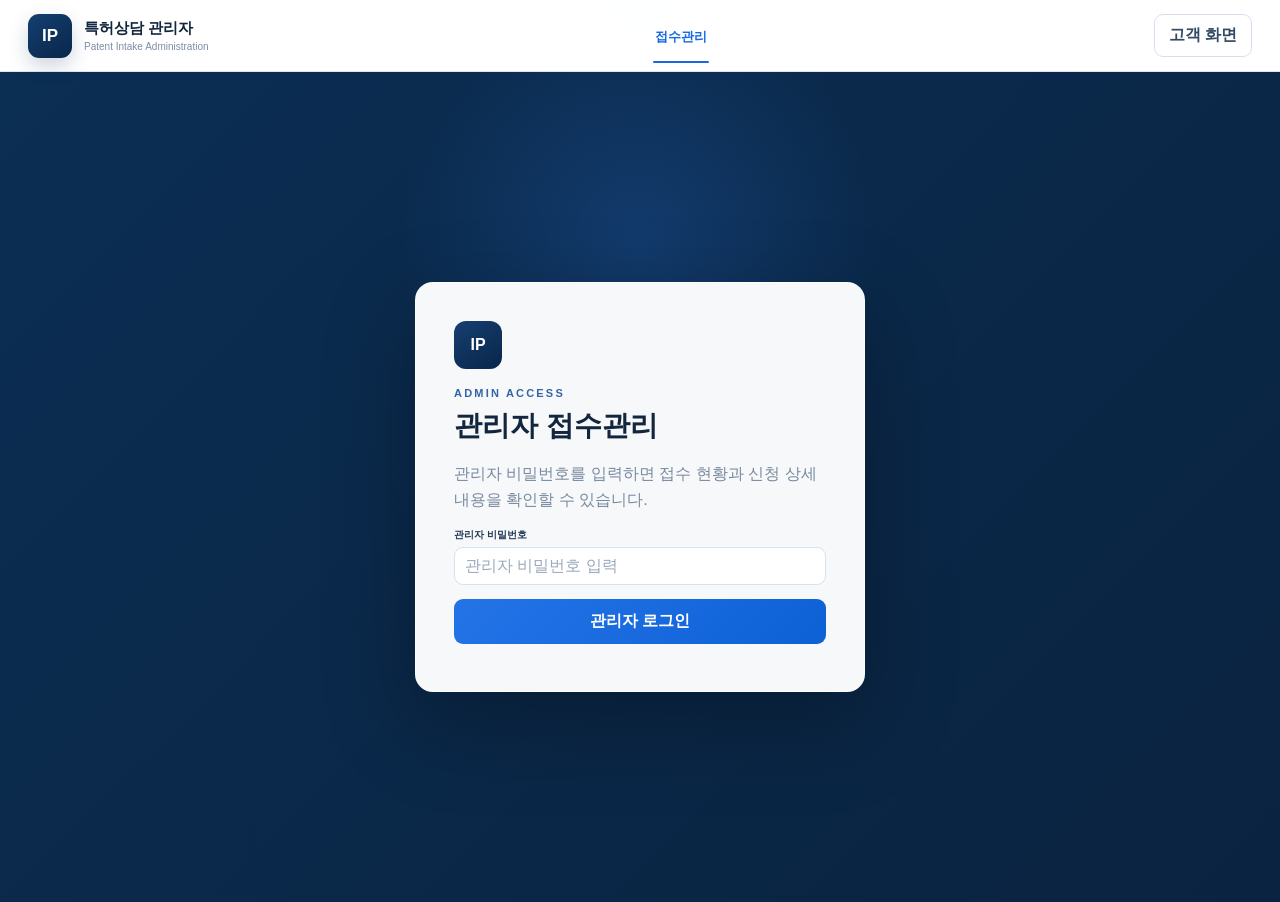
==== commit 9395357c: "특허상담 관리자 V8 운영관리 강화" ====
--- a/admin.html
+++ b/admin.html
@@ -50,74 +50,19 @@
           <h1>특허상담 접수관리</h1>
           <p>접수 검색부터 상세내용 확인, 담당자·진행상태·메모 관리까지 한 화면에서 처리합니다.</p>
         </div>
-        <div class="hero-side">
-          <div class="hero-message">
-            <span class="hero-message-icon">✦</span>
-            <p>좋은 아이디어가 더 큰 가치로 이어질 수 있도록 체계적으로 관리합니다.</p>
+        <div class="hero-side ops-side">
+          <div class="ops-alert" id="unassignedAlert">
+            <span class="ops-alert-icon">!</span>
+            <div><strong id="countUnassigned">0건</strong><small>담당자 미지정</small></div>
           </div>
-          <div class="date-card">
-            <div class="date-icon">▣</div>
-            <div>
-              <strong id="todayLabel">오늘</strong>
-              <span>접수 현황을 확인하세요.</span>
-            </div>
+          <div class="ops-alert" id="staleAlert">
+            <span class="ops-alert-icon">D+</span>
+            <div><strong id="countStale">0건</strong><small>7일 이상 미처리</small></div>
           </div>
           <button id="refreshBtn" class="refresh-btn" type="button">↻ 새로고침</button>
         </div>
-      </section>
-
-      <section class="summary-grid">
-        <article class="summary-card tone-blue"><div class="kpi-icon">▤</div><div><span>전체 접수</span><strong id="countAll">0</strong></div></article>
-        <article class="summary-card tone-slate"><div class="kpi-icon">＋</div><div><span>신규접수</span><strong id="countNew">0</strong></div></article>
-        <article class="summary-card tone-yellow"><div class="kpi-icon">◴</div><div><span>검토중</span><strong id="countReview">0</strong></div></article>
-        <article class="summary-card tone-red"><div class="kpi-icon">!</div><div><span>추가자료 요청</span><strong id="countRequest">0</strong></div></article>
-        <article class="summary-card tone-cyan"><div class="kpi-icon">⚙</div><div><span>출원진행</span><strong id="countFiling">0</strong></div></article>
-        <article class="summary-card tone-green"><div class="kpi-icon">✓</div><div><span>출원완료</span><strong id="countDone">0</strong></div></article>
-      </section>
-
-      <section class="search-panel">
-        <div class="search-panel-head">
-          <div class="section-title">
-            <span class="section-icon">⌕</span>
-            <div><h2>상세 검색</h2><p>다양한 조건으로 접수 내역을 빠르게 찾을 수 있습니다.</p></div>
-          </div>
-          <button id="toggleSearchBtn" class="ghost-btn" type="button">검색조건 접기⌃</button>
-        </div>
-        <div id="advancedSearchBody">
-          <div class="search-grid search-grid-4">
-            <label class="field compact"><span>접수 시작일</span><input id="dateFrom" type="date" /></label>
-            <label class="field compact"><span>접수 종료일</span><input id="dateTo" type="date" /></label>
-            <label class="field compact"><span>서비스구분</span><select id="serviceFilter"><option value="">전체 서비스</option><option>특허 가능성 사전검토</option><option>특허출원 접수</option><option>상표·디자인 상담</option></select></label>
-            <label class="field compact"><span>진행상태</span><select id="statusFilter"><option value="">전체 상태</option><option>신규접수</option><option>검토중</option><option>추가자료 요청</option><option>출원진행</option><option>출원완료</option></select></label>
-          </div>
-          <div class="search-grid search-grid-4">
-            <label class="field compact"><span>담당자</span><select id="managerFilter"><option value="">전체 담당자</option></select></label>
-            <label class="field compact"><span>신청자명</span><input id="nameFilter" type="text" placeholder="신청자명" /></label>
-            <label class="field compact"><span>회사/소속</span><input id="companyFilter" type="text" placeholder="회사명 또는 소속" /></label>
-            <label class="field compact">
-              <span>연락처</span>
-              <div class="phone-search-group">
-                <input id="phoneFirstFilter" type="text" inputmode="numeric" maxlength="4" placeholder="010" />
-                <span>-</span>
-                <input id="phoneMiddleFilter" type="text" inputmode="numeric" maxlength="4" placeholder="1234" />
-                <span>-</span>
-                <input id="phoneLastFilter" type="text" inputmode="numeric" maxlength="4" placeholder="5678" />
-              </div>
-            </label>
-          </div>
-          <div class="search-grid search-grid-4">
-            <label class="field compact"><span>이메일</span><input id="emailFilter" type="text" placeholder="이메일 일부" /></label>
-            <label class="field compact"><span>발명의 명칭</span><input id="titleFilter" type="text" placeholder="발명 명칭" /></label>
-            <label class="field compact"><span>기술 분야</span><input id="technicalFieldFilter" type="text" placeholder="예: 음식점 주문" /></label>
-            <label class="field compact"><span>공개 여부</span><select id="disclosedFilter"><option value="">전체</option><option value="있음">있음</option><option value="없음">없음</option></select></label>
-          </div>
-          <div class="search-grid search-grid-bottom">
-            <label class="field compact keyword-field"><span>통합 키워드</span><input id="keywordFilter" type="search" placeholder="접수번호 · 신청자 · 회사 · 발명명칭 · 기술분야 · 문제점 · 해결과제 · 핵심차별점 · 메모까지 검색" /></label>
-            <label class="field compact sort-field"><span>정렬</span><select id="sortSelect"><option value="newest">최신 접수순</option><option value="oldest">오래된 접수순</option><option value="updated">최근 수정순</option><option value="name">신청자 가나다순</option></select></label>
-            <div class="search-buttons"><button id="resetSearchBtn" class="reset-btn" type="button">↻ 초기화</button><button id="searchBtn" class="search-btn" type="button">⌕ 검색하기</button></div>
-          </div>
-        </div>
-      </section>
+      </div>
+    </section>
 
       <section class="panel">
         <div class="panel-toolbar">
--- a/admin.css
+++ b/admin.css
@@ -35,3 +35,286 @@
 @media(max-width:1180px){.summary-grid{grid-template-columns:repeat(3,1fr)}.hero-panel{align-items:flex-start}.hero-side{flex-wrap:wrap;justify-content:flex-end}.search-grid-4{grid-template-columns:repeat(2,minmax(0,1fr))}.search-grid-bottom{grid-template-columns:1fr 180px}.search-buttons{grid-column:1/-1;justify-content:flex-end}}
 @media(max-width:850px){.topbar-inner{grid-template-columns:1fr auto}.admin-nav{display:none}.hero-panel{display:block}.hero-side{margin-top:18px;justify-content:flex-start}.modal-card{top:1vh;bottom:1vh;width:98vw}.modal-layout{display:block;overflow:auto}.modal-content{overflow:visible}.admin-side{border-left:0;border-top:1px solid #dce6f2;overflow:visible}.admin-card{position:static}}
 @media(max-width:640px){.dashboard{padding:20px 12px 50px}.topbar-inner{padding:10px 12px}.hero-copy h1{font-size:30px}.hero-side{display:grid}.hero-message{display:none}.summary-grid{grid-template-columns:1fr 1fr}.search-grid-4,.search-grid-bottom{grid-template-columns:1fr}.search-buttons{grid-column:auto}.date-card{min-width:0}.basic-grid,.invention-grid{grid-template-columns:1fr}}
+
+
+/* =========================================================
+   V7 COMPACT OPERATIONS LAYOUT
+   - 상단/카드/검색영역 높이 축소
+   - 검색결과를 첫 화면에서 더 많이 보이도록 조정
+   ========================================================= */
+
+.dashboard{
+  padding-top:18px;
+}
+
+.hero-panel{
+  min-height:92px;
+  margin-bottom:10px;
+  padding:8px 4px 2px;
+}
+
+.hero-copy h1{
+  font-size:31px;
+}
+
+.hero-copy>p:last-child{
+  margin-top:7px;
+  font-size:13px;
+}
+
+.hero-side{
+  gap:8px;
+}
+
+.hero-message{
+  max-width:225px;
+  font-size:11px;
+  line-height:1.45;
+}
+
+.hero-message-icon{
+  width:28px;
+  height:28px;
+}
+
+.date-card{
+  min-width:208px;
+  padding:10px 13px;
+}
+
+.date-icon{
+  width:34px;
+  height:34px;
+}
+
+.refresh-btn{
+  padding:10px 12px;
+}
+
+/* KPI compact */
+.summary-grid{
+  gap:10px;
+  margin:10px 0 12px;
+}
+
+.summary-card{
+  min-height:76px;
+  padding:13px 15px;
+  gap:11px;
+}
+
+.summary-card span{
+  font-size:11px;
+}
+
+.summary-card strong{
+  font-size:22px;
+  margin-top:2px;
+}
+
+.kpi-icon{
+  width:36px;
+  height:36px;
+  border-radius:11px;
+  font-size:17px;
+}
+
+/* 상세 검색 compact */
+.search-panel{
+  margin-bottom:12px;
+}
+
+.search-panel-head{
+  padding:11px 14px;
+}
+
+.section-title{
+  gap:9px;
+}
+
+.section-title h2{
+  font-size:16px;
+}
+
+.section-title p{
+  margin-top:2px;
+  font-size:10px;
+}
+
+.section-icon{
+  width:30px;
+  height:30px;
+  font-size:17px;
+}
+
+#advancedSearchBody{
+  padding:11px 14px 13px;
+}
+
+.search-grid{
+  gap:9px;
+  margin-top:8px;
+}
+
+.field span{
+  margin-bottom:5px;
+  font-size:10px;
+}
+
+input,
+select,
+textarea{
+  min-height:38px;
+  padding:8px 10px;
+}
+
+.phone-search-group{
+  gap:5px;
+}
+
+.search-grid-bottom{
+  grid-template-columns:minmax(0,1fr) 175px auto;
+}
+
+.reset-btn,
+.search-btn{
+  min-height:38px;
+  padding:8px 13px;
+}
+
+.search-btn{
+  min-width:102px;
+}
+
+/* 검색 결과 강조 + 더 많은 행 표시 */
+.panel{
+  margin-bottom:20px;
+}
+
+.panel-toolbar{
+  padding:10px 14px;
+}
+
+.compact-title .section-icon{
+  width:28px;
+  height:28px;
+}
+
+.table-wrap{
+  max-height:360px;
+  overflow:auto;
+}
+
+table{
+  min-width:930px;
+}
+
+th{
+  position:sticky;
+  top:0;
+  z-index:2;
+  padding:10px 11px;
+  background:#f4f8fd;
+}
+
+td{
+  padding:10px 11px;
+}
+
+tbody tr:nth-child(even){
+  background:#fbfdff;
+}
+
+tbody tr:hover{
+  background:#eef6ff;
+  box-shadow:inset 3px 0 0 #2c78e8;
+}
+
+.receipt-link{
+  color:#0d63d8;
+}
+
+.manage-btn{
+  padding:6px 10px;
+  border-color:#a9c8f2;
+  background:#edf5ff;
+}
+
+.manage-btn:hover{
+  background:#dfeeff;
+  border-color:#6fa3ea;
+}
+
+/* 상태·담당자 구분 강화 */
+.status-chip{
+  min-width:52px;
+  text-align:center;
+}
+
+td:nth-child(7){
+  color:#415873;
+  font-weight:700;
+}
+
+/* 데스크톱 1080p 기준 첫 화면 활용도 개선 */
+@media (min-width:1200px){
+  .dashboard{
+    padding-bottom:36px;
+  }
+
+  .topbar-inner{
+    min-height:62px;
+    padding-top:8px;
+    padding-bottom:8px;
+  }
+
+  .nav-item{
+    padding-top:20px;
+    padding-bottom:17px;
+  }
+}
+
+@media(max-width:1180px){
+  .hero-message{
+    display:none;
+  }
+}
+
+@media(max-width:640px){
+  .hero-panel{
+    min-height:0;
+  }
+
+  .table-wrap{
+    max-height:none;
+  }
+}
+
+
+/* =========================================================
+   V8 OPERATIONS-FIRST ADMIN
+   ========================================================= */
+.ops-side{display:flex;align-items:center;gap:8px}
+.ops-alert{
+  min-width:126px;height:52px;padding:8px 11px;border:1px solid #d8e4f3;
+  border-radius:12px;background:#fff;display:flex;align-items:center;gap:9px;
+  box-shadow:0 5px 18px rgba(28,78,130,.05)
+}
+.ops-alert-icon{
+  width:29px;height:29px;border-radius:9px;display:grid;place-items:center;
+  background:#eef5ff;color:#1769d2;font-size:11px;font-weight:900
+}
+.ops-alert strong{display:block;font-size:14px;color:#12385f}
+.ops-alert small{display:block;margin-top:1px;font-size:9px;color:#77899c}
+#staleAlert .ops-alert-icon{background:#fff2e5;color:#b76a13}
+.table-wrap{max-height:390px}
+table{min-width:1380px}
+.memo-cell{max-width:180px;white-space:nowrap;overflow:hidden;text-overflow:ellipsis;color:#53677c}
+.age-chip,.attach-chip,.muted-chip{
+ display:inline-block;border-radius:999px;padding:4px 7px;font-size:10px;font-weight:800;white-space:nowrap
+}
+.age-chip{background:#edf4fc;color:#416584}
+.age-chip.overdue{background:#fff0e8;color:#b4532c}
+.attach-chip{background:#e9f8ef;color:#258455}
+.muted-chip{background:#f1f3f5;color:#87929d}
+@media(max-width:900px){.ops-alert{display:none}}
